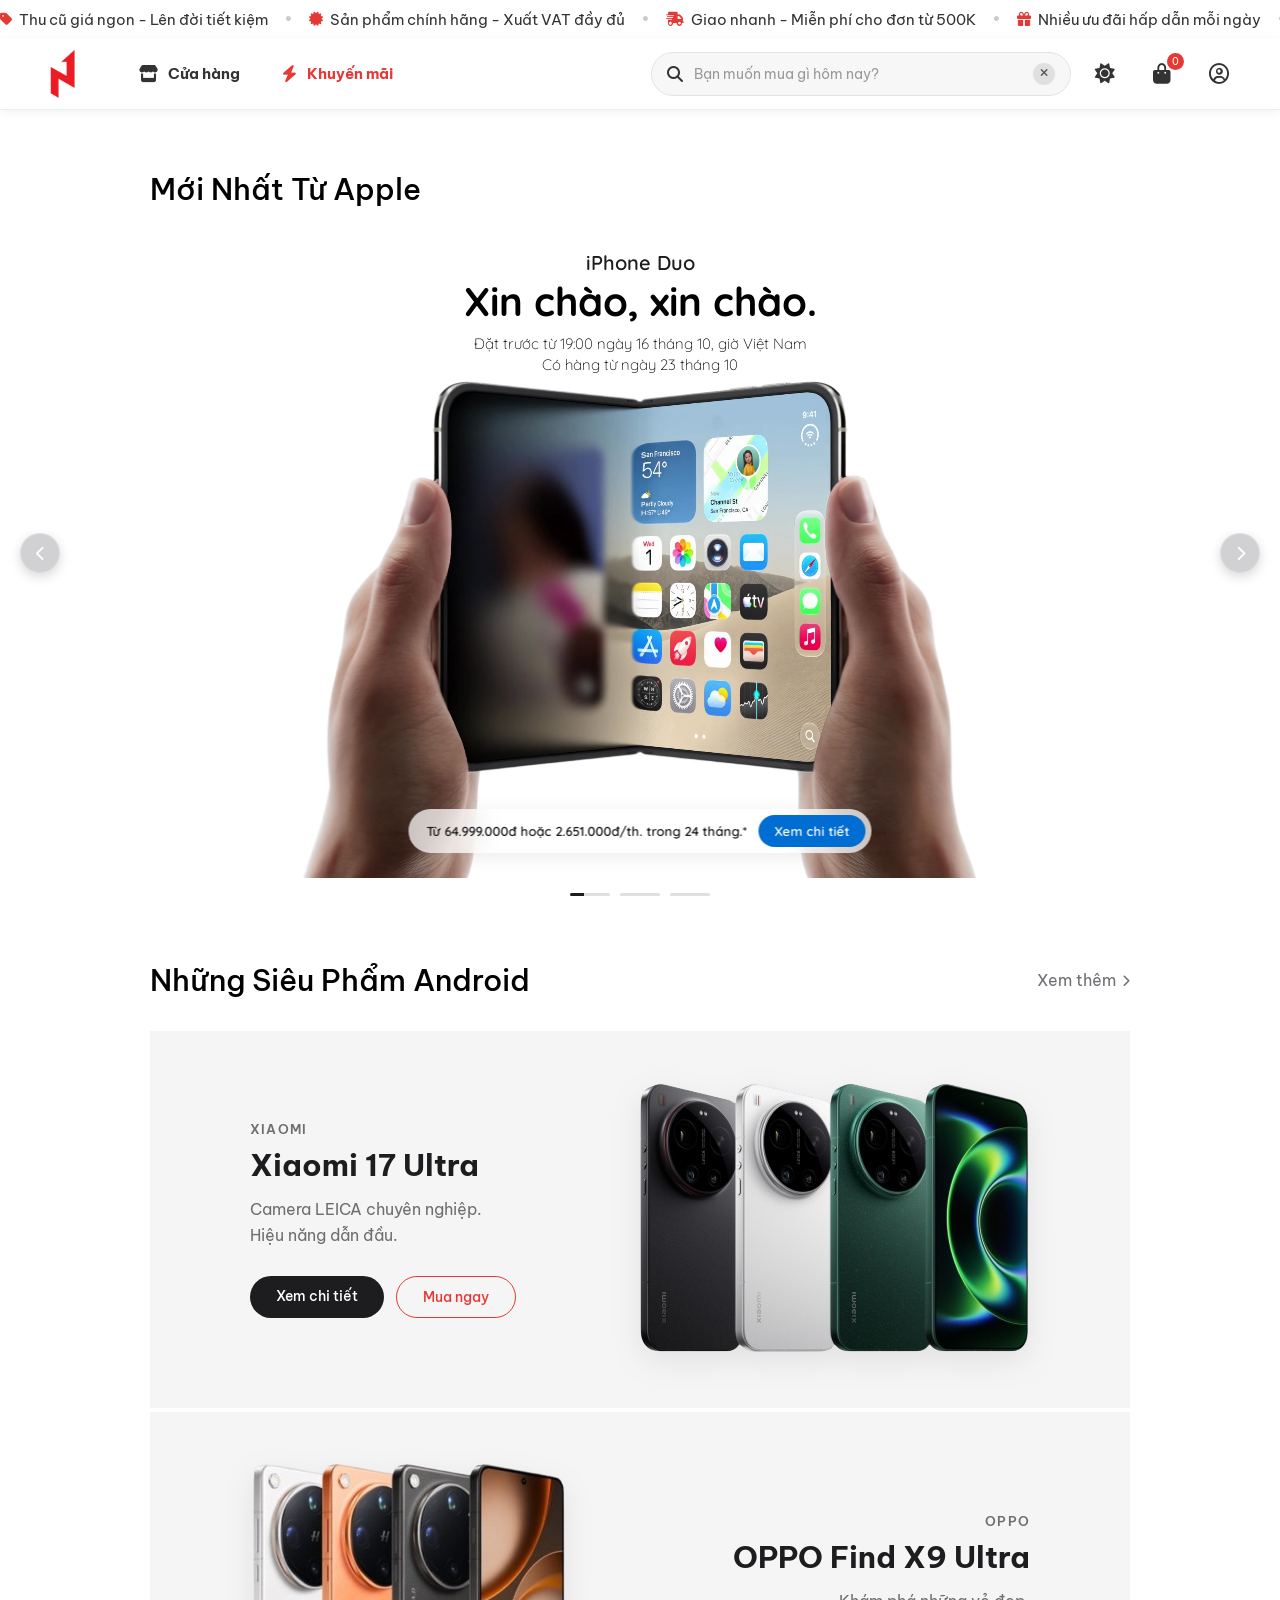
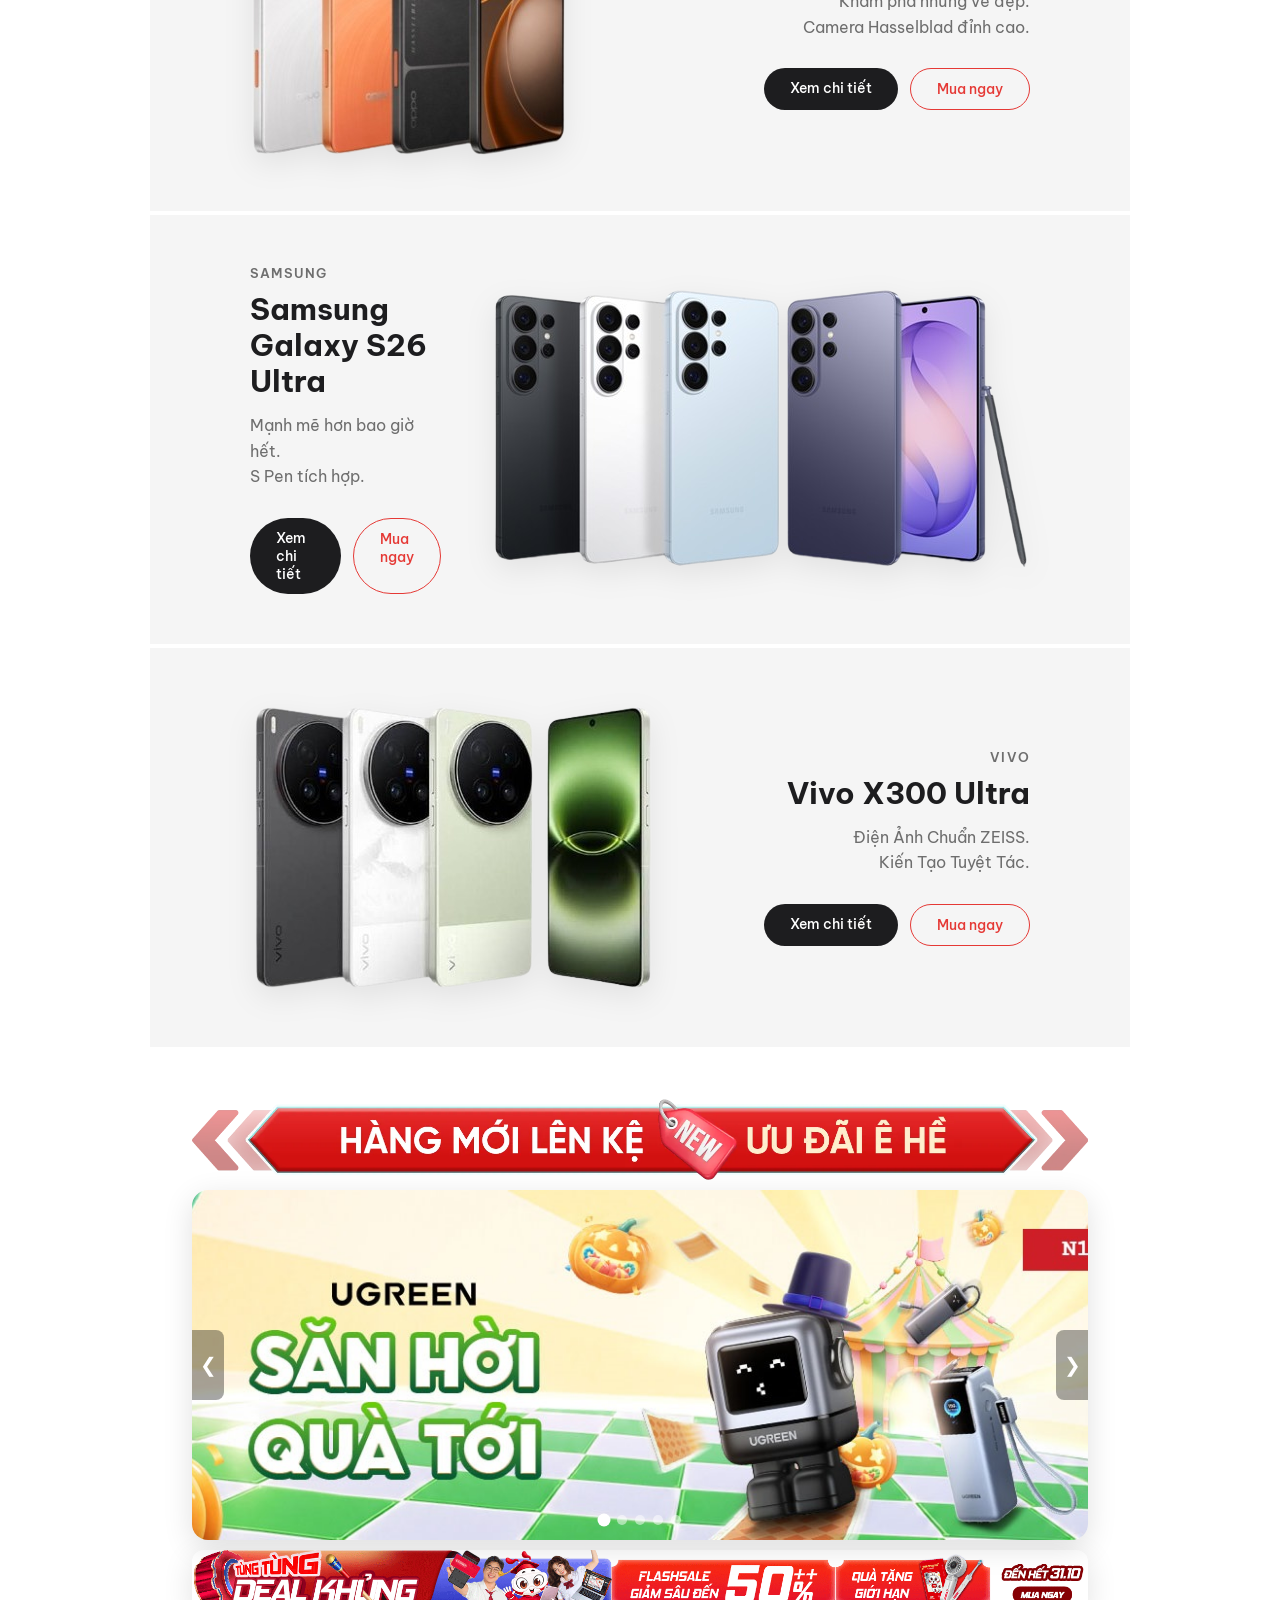
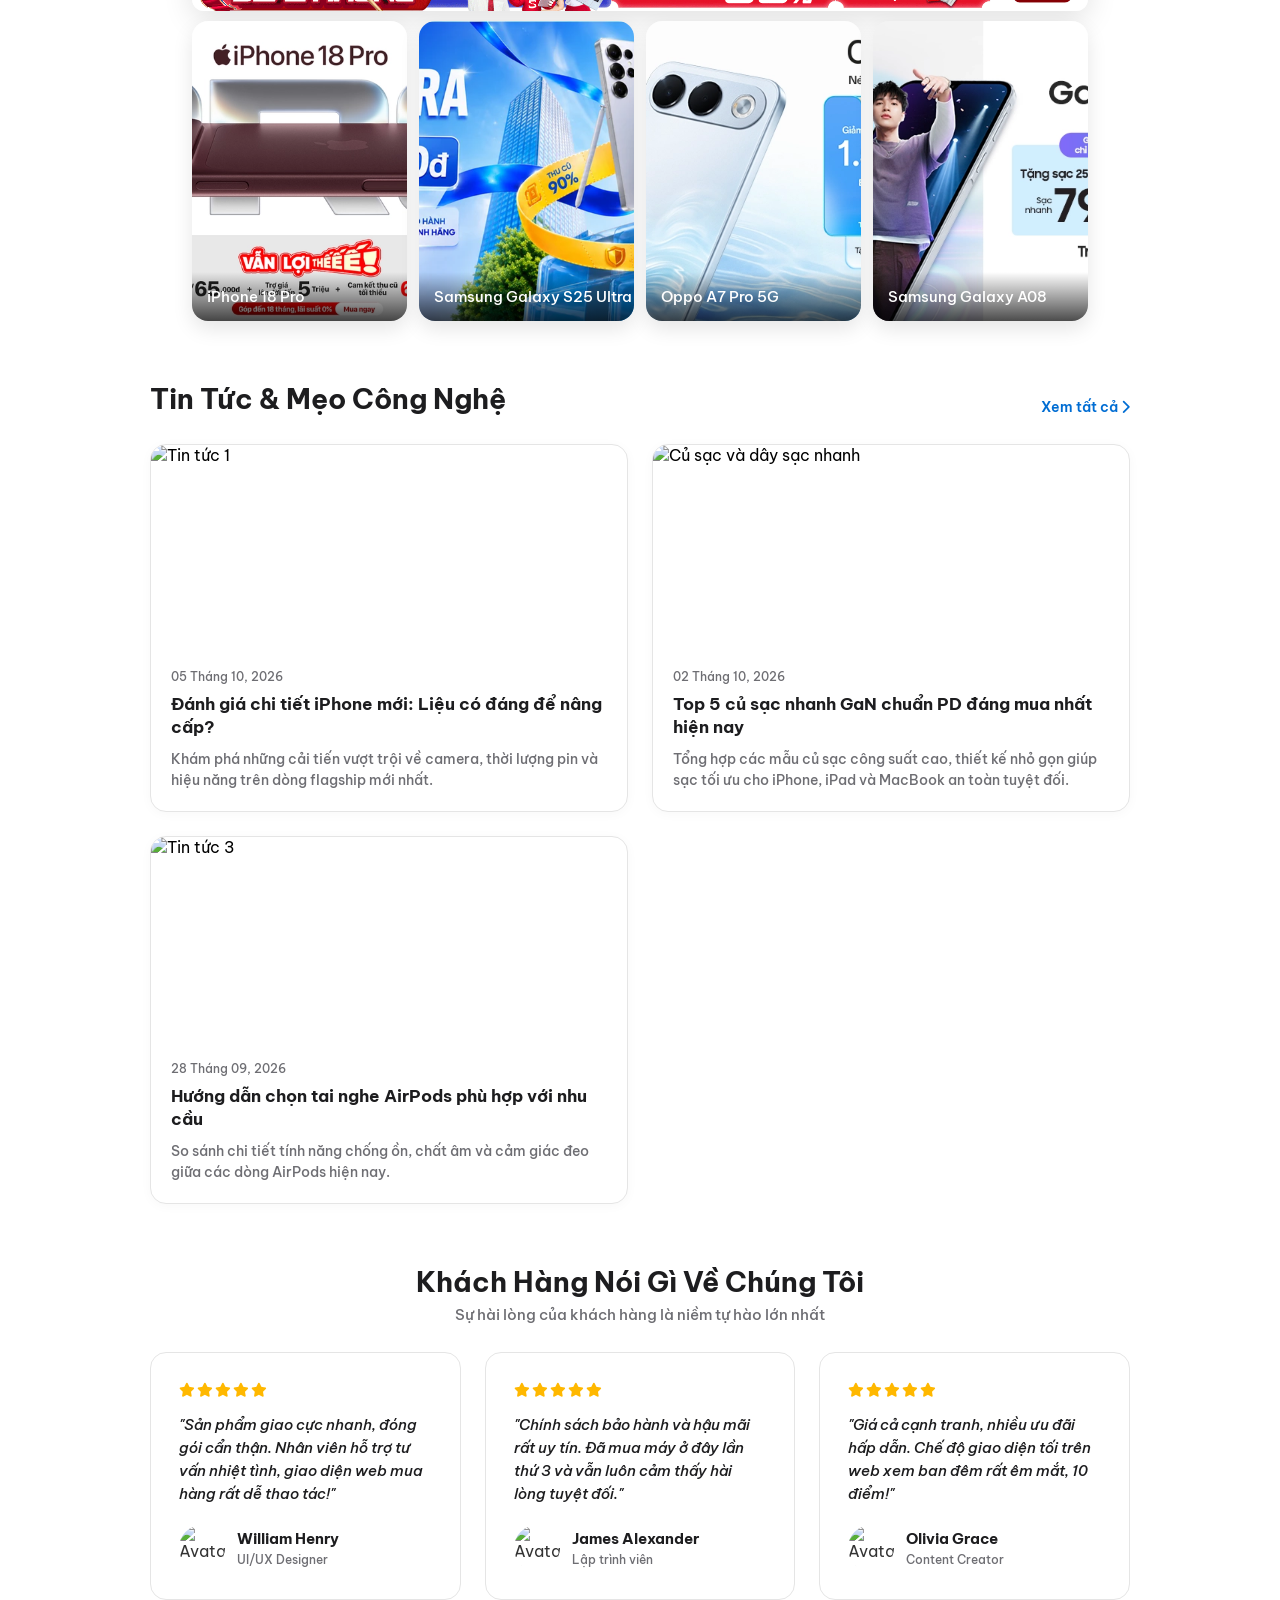
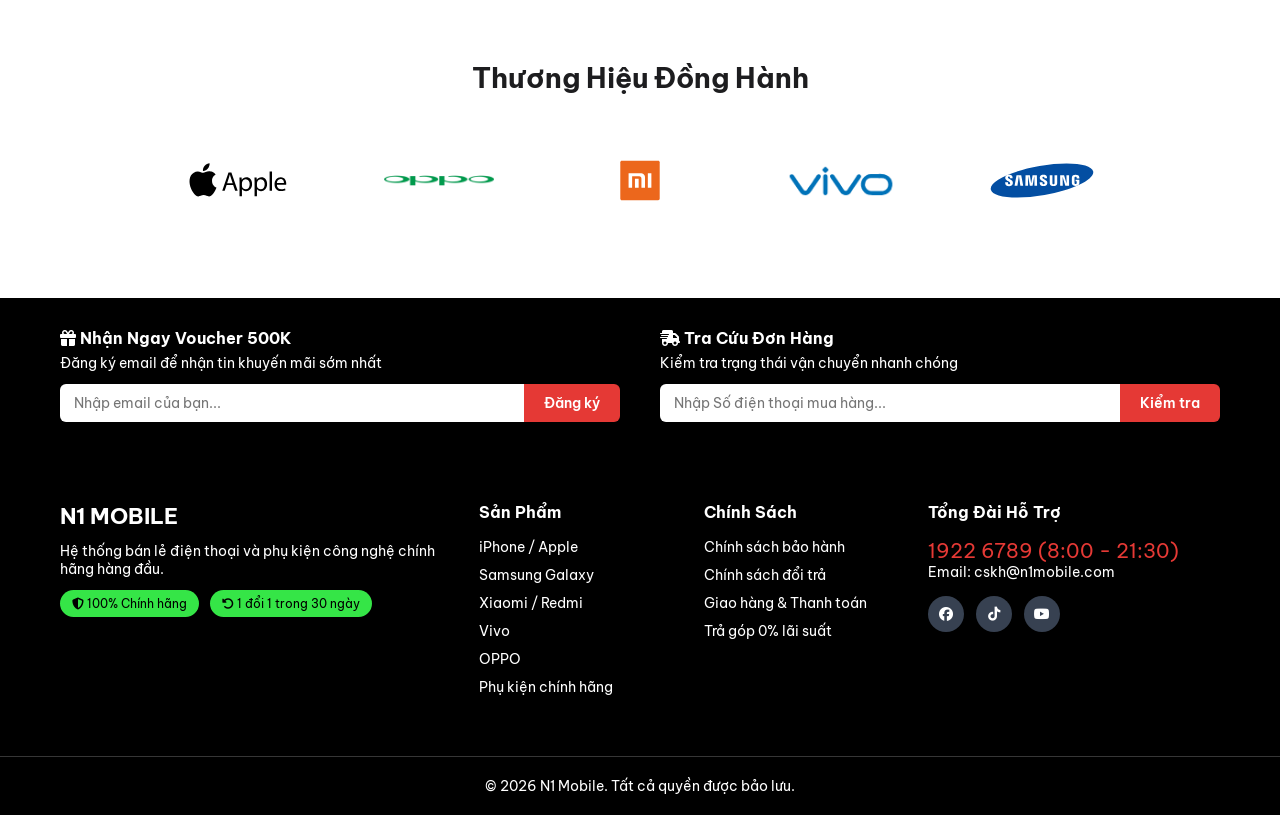
==== index.html @ 885c1085 "Add files via upload" ====
<!doctype html>
<html lang="vi">
  <head>
    <meta charset="UTF-8" />
    <meta name="viewport" content="width=device-width, initial-scale=1.0" />
    <title>N1 Mobile - Hệ thống bán lẻ điện thoại di động chính hãng</title>

    <link rel="preconnect" href="https://fonts.googleapis.com" />
    <link rel="preconnect" href="https://fonts.gstatic.com" crossorigin />
    <link
      href="https://fonts.googleapis.com/css2?family=Be+Vietnam+Pro:ital,wght@0,100;0,200;0,300;0,400;0,500;0,600;0,700;0,800;0,900;1,100;1,200;1,300;1,400;1,500;1,600;1,700;1,800;1,900&display=swap"
      rel="stylesheet"
    />

    <link rel="preconnect" href="https://fonts.googleapis.com" />
    <link rel="preconnect" href="https://fonts.gstatic.com" crossorigin />
    <link
      href="https://fonts.googleapis.com/css2?family=Quicksand:wght@300..700&display=swap"
      rel="stylesheet"
    />

    <link
      rel="stylesheet"
      href="https://cdnjs.cloudflare.com/ajax/libs/font-awesome/6.4.0/css/all.min.css"
    />

<link rel="icon" type="image/png" href="logo.png?v=2" />

    <link rel="stylesheet" href="index.css" />
  </head>
  <body>
    <div class="thong-bao-chay">
      <div class="khung-thong-bao">
        <div class="noi-dung-chay">
          <div class="nhom-thong-bao">
            <span
              ><i class="fa-solid fa-tag"></i> Thu cũ giá ngon - Lên đời tiết
              kiệm</span
            >
            <b>•</b>
            <span
              ><i class="fa-solid fa-certificate"></i> Sản phẩm chính hãng -
              Xuất VAT đầy đủ</span
            >
            <b>•</b>
            <span
              ><i class="fa-solid fa-truck-fast"></i> Giao nhanh - Miễn phí cho
              đơn từ 500K</span
            >
            <b>•</b>
            <span
              ><i class="fa-solid fa-gift"></i> Nhiều ưu đãi hấp dẫn mỗi
              ngày</span
            >
            <b>•</b>
          </div>

          <div class="nhom-thong-bao">
            <span
              ><i class="fa-solid fa-tag"></i> Thu cũ giá ngon - Lên đời tiết
              kiệm</span
            >
            <b>•</b>
            <span
              ><i class="fa-solid fa-certificate"></i> Sản phẩm chính hãng -
              Xuất VAT đầy đủ</span
            >
            <b>•</b>
            <span
              ><i class="fa-solid fa-truck-fast"></i> Giao nhanh - Miễn phí cho
              đơn từ 500K</span
            >
            <b>•</b>
            <span
              ><i class="fa-solid fa-gift"></i> Nhiều ưu đãi hấp dẫn mỗi
              ngày</span
            >
            <b>•</b>
          </div>

          <div class="nhom-thong-bao">
            <span
              ><i class="fa-solid fa-tag"></i> Thu cũ giá ngon - Lên đời tiết
              kiệm</span
            >
            <b>•</b>
            <span
              ><i class="fa-solid fa-certificate"></i> Sản phẩm chính hãng -
              Xuất VAT đầy đủ</span
            >
            <b>•</b>
            <span
              ><i class="fa-solid fa-truck-fast"></i> Giao nhanh - Miễn phí cho
              đơn từ 500K</span
            >
            <b>•</b>
            <span
              ><i class="fa-solid fa-gift"></i> Nhiều ưu đãi hấp dẫn mỗi
              ngày</span
            >
            <b>•</b>
          </div>
        </div>
      </div>
    </div>

    <header class="thanh-menu-chinh">
      <nav class="khung-dieu-huong">
        <a href="index.html" class="logo">
          <img
            src="logo.png"
            alt="N1 Mobile"
            title="N1 Mobile - Hệ thống bán lẻ điện thoại di động chính hãng"
          />
        </a>

        <ul class="danh-sach-menu">
          <li class="muc-menu">
            <a href="danhmuc.html">
              <i class="fa-solid fa-store"></i>
              <span>Cửa hàng</span>
            </a>
          </li>

          <li class="muc-menu">
            <a href="#khuyen-mai" class="khuyen-mai">
              <i class="fa-solid fa-bolt"></i>
              <span>Khuyến mãi</span>
            </a>
          </li>
        </ul>

        <div class="cum-ben-phai">
          <div class="khung-tim-kiem">
            <div class="o-tim-kiem">
              <i class="fa-solid fa-magnifying-glass"></i>
              <input
                type="text"
                id="o-tim-kiem-input"
                placeholder="Bạn muốn mua gì hôm nay?"
                autocomplete="off"
              />
              <button
                type="button"
                class="nut-xoa-tim"
                id="nut-xoa-tim"
                title="Xóa"
                aria-label="Xóa tìm kiếm"
                hidden
              >
                <i class="fa-solid fa-xmark"></i>
              </button>
            </div>
            <div class="hop-goi-y" id="hop-goi-y" hidden></div>
          </div>

          <button
            type="button"
            class="icon-chuc-nang nut-giao-dien"
            id="nut-giao-dien"
            title="Chế độ sáng/tối"
            aria-label="Chuyển chế độ sáng tối"
          >
            <i class="fa-solid fa-sun" id="icon-giao-dien"></i>
          </button>

          <a href="giohang.html" class="icon-chuc-nang" title="Giỏ hàng">
            <i class="fa-solid fa-bag-shopping"></i>
            <span class="so-luong">0</span>
          </a>

          <a href="taikhoan.html" class="icon-chuc-nang" title="Tài khoản">
            <i class="fa-regular fa-circle-user"></i>
          </a>
        </div>
      </nav>
    </header>

    <div class="tieu-de-phan-apple">
      <h2>Mới Nhất Từ Apple</h2>
    </div>

    <section class="slider-chinh">
      <div class="khung-slider">
        <div class="duong-ray-slider">
          <div class="slide slide-giua">
            <div class="noi-dung-hero">
              <h1 class="tieu-de-hero">iPhone Duo</h1>
              <h1 class="tieu-de-hero-lon">Xin chào, xin chào.</h1>

              <p class="mo-ta-hero">
                Đặt trước từ 19:00 ngày 16 tháng 10, giờ Việt Nam<br />Có hàng
                từ ngày 23 tháng 10
              </p>
            </div>

            <div class="khung-anh-hero">
              <video autoplay muted playsinline src="iphoneduo.webm"></video>

              <div class="nut-cta-hero">
                <span class="hop-gia"
                  >Từ 64.999.000đ hoặc 2.651.000đ/th. trong 24 tháng.*</span
                >
                <a href="danhmuc.html?id=iphone-duo" class="xem-chi-tiet">Xem chi tiết</a>
              </div>
            </div>
          </div>

          <div class="slide slide-2">
            <div class="khung-anh-hero">
              <a href="danhmuc.html?id=iphone-18-pro" class="link-video">
                <video
                  autoplay
                  muted
                  loop
                  playsinline
                  src="ip18pro.mp4"
                ></video>
              </a>

              <div class="noi-dung-goc-trai-duoi">
                <span class="tieu-de-phu">iPhone 18 Pro</span>
                <h1 class="tieu-de-chinh">Pro hơn hẳn.</h1>
              </div>

              <button class="nut-xem-day-du" type="button">
                <svg
                  width="14"
                  height="14"
                  viewBox="0 0 24 24"
                  fill="currentColor"
                >
                  <path d="M8 5v14l11-7z" />
                </svg>
                <span>Xem bản đầy đủ (49s)</span>
              </button>
            </div>
          </div>

          <div class="slide slide-3">
            <div class="noi-dung-slide">
              <h3 class="tieu-de-slide">Airpod 5</h3>
              <h3 class="tieu-de-slide-chi-tiet">
                Chủ Động Khử Tiếng Ồn hiệu quả hơn đến 1,5 lần so với thế hệ
                trước.
              </h3>
            </div>
            <a href="danhmuc.html?id=airpods-5" class="link-video khung-hieu-ung-sang">
              <img src="airpod5.jpg" class="anh-trinh-chieu" alt="AirPods 5" />
            </a>
          </div>
        </div>

        <button
          class="nut-chuyen-slide nut-truoc"
          id="nut-truoc"
          type="button"
          aria-label="Slide trước"
        >
          <i class="fa-solid fa-chevron-left"></i>
        </button>
        <button
          class="nut-chuyen-slide nut-sau"
          id="nut-sau"
          type="button"
          aria-label="Slide sau"
        >
          <i class="fa-solid fa-chevron-right"></i>
        </button>
      </div>
    </section>
    <div class="dau-cham-slider">
      <div class="cham" data-slide="0">
        <div class="thanh-tien-trinh"></div>
      </div>
      <div class="cham" data-slide="1">
        <div class="thanh-tien-trinh"></div>
      </div>
      <div class="cham" data-slide="2">
        <div class="thanh-tien-trinh"></div>
      </div>
    </div>

    <div class="tieu-de-phan-android">
      <h2>Những Siêu Phẩm Android</h2>
      <a href="danhmuc.html?cat=dienthoai" class="xem-them">
        <span>Xem thêm</span>
        <i class="fa-solid fa-chevron-right"></i>
      </a>
    </div>

    <section class="banner-san-pham banner-1">
      <div class="noi-dung-banner">
        <div class="van-ban-banner">
          <p class="nhan-banner">Xiaomi</p>
          <h2>Xiaomi 17 Ultra</h2>
          <p class="mo-ta-banner">
            Camera LEICA chuyên nghiệp.<br />Hiệu năng dẫn đầu.
          </p>
          <div class="nhom-nut-banner">
            <a href="danhmuc.html?id=xiaomi-17-ultra" class="nut-chinh">Xem chi tiết</a>
            <a href="giohang.html" class="nut-phu" data-mua-nhanh="xiaomi-17-ultra">Mua ngay</a>
          </div>
        </div>
        <div class="anh-banner">
          <a href="danhmuc.html?id=xiaomi-17-ultra" class="lien-ket-anh">
            <img src="xiaomi17ultra.png" alt="Xiaomi 17 Ultra" />
          </a>
        </div>
      </div>
    </section>

    <section class="banner-san-pham banner-2">
      <div class="noi-dung-banner dao-chieu">
        <div class="van-ban-banner">
          <p class="nhan-banner">OPPO</p>
          <h2>OPPO Find X9 Ultra</h2>
          <p class="mo-ta-banner">
            Khám phá những vẻ đẹp.<br />Camera Hasselblad đỉnh cao.
          </p>
          <div class="nhom-nut-banner">
            <a href="danhmuc.html?id=oppo-find-x9-ultra" class="nut-chinh">Xem chi tiết</a>
            <a href="giohang.html" class="nut-phu" data-mua-nhanh="oppo-find-x9-ultra">Mua ngay</a>
          </div>
        </div>
        <div class="anh-banner">
          <a href="danhmuc.html?id=oppo-find-x9-ultra" class="lien-ket-anh">
            <img src="oppofindx9ultra.png" alt="OPPO Find X9 Ultra" />
          </a>
        </div>
      </div>
    </section>

    <section class="banner-san-pham banner-3">
      <div class="noi-dung-banner">
        <div class="van-ban-banner">
          <p class="nhan-banner">Samsung</p>
          <h2>Samsung Galaxy S26 Ultra</h2>
          <p class="mo-ta-banner">
            Mạnh mẽ hơn bao giờ hết.<br />S Pen tích hợp.
          </p>
          <div class="nhom-nut-banner">
            <a href="danhmuc.html?id=galaxy-s26-ultra" class="nut-chinh">Xem chi tiết</a>
            <a href="giohang.html" class="nut-phu" data-mua-nhanh="galaxy-s26-ultra">Mua ngay</a>
          </div>
        </div>
        <div class="anh-banner">
          <a href="danhmuc.html?id=galaxy-s26-ultra" class="lien-ket-anh">
            <img src="s26ultra.png" alt="Galaxy S26 Ultra" />
          </a>
        </div>
      </div>
    </section>

    <section class="banner-san-pham banner-4">
      <div class="noi-dung-banner dao-chieu">
        <div class="van-ban-banner">
          <p class="nhan-banner">Vivo</p>
          <h2>Vivo X300 Ultra</h2>
          <p class="mo-ta-banner">
            Điện Ảnh Chuẩn ZEISS.<br />Kiến Tạo Tuyệt Tác.
          </p>
          <div class="nhom-nut-banner">
            <a href="danhmuc.html?id=vivo-x300-ultra" class="nut-chinh">Xem chi tiết</a>
            <a href="giohang.html" class="nut-phu" data-mua-nhanh="vivo-x300-ultra">Mua ngay</a>
          </div>
        </div>
        <div class="anh-banner">
          <a href="danhmuc.html?id=vivo-x300-ultra" class="lien-ket-anh">
            <img src="vivox300ultra.jpg" alt="Vivo X300 Ultra" />
          </a>
        </div>
      </div>
    </section>

    <div class="khung-khuyen-mai">
      <img
        class="anh-khuyen-mai-tren"
        src="khuyenmai.webp"
        alt="Khuyến mãi"
        id="khuyen-mai"
      />
    </div>
    <div class="khung-slider-voucher">
      <div class="duong-ray-voucher">
        <a href="danhmuc.html?id=pin-du-phong-ugreen-145w" class="slide-voucher active">
          <img src="ugreen.jpg" alt="Voucher Ugreen" />
        </a>
        <a href="danhmuc.html?id=cu-sac-anker-gan-65w" class="slide-voucher">
          <img src="anker.jpg" alt="Voucher Anker" />
        </a>
        <a href="danhmuc.html?id=tai-nghe-oppo-enco-buds" class="slide-voucher">
          <img src="oppobud.jpg" alt="Voucher Oppo" />
        </a>
        <a class="slide-voucher">
          <img src="deal.jpg" alt="Voucher Deal" />
        </a>
        <a class="slide-voucher">
          <img src="samsung.jpg" alt="Voucher Samsung" />
        </a>
      </div>

      <button class="nut-vc nut-vc-truoc" id="nut-vc-truoc">&#10094;</button>
      <button class="nut-vc nut-vc-sau" id="nut-vc-sau">&#10095;</button>

      <div class="dau-cham-vc">
        <span class="cham-vc active"></span>
        <span class="cham-vc"></span>
        <span class="cham-vc"></span>
        <span class="cham-vc"></span>
        <span class="cham-vc"></span>
      </div>
    </div>

    <a class="anh-gif-voucher">
      <img src="voucher.gif" alt="Voucher GIF" />
    </a>

    <div class="slider-xoe-quat">
      <div class="muc-xoe-quat active">
        <a href="danhmuc.html?id=iphone-18-pro">
          <img src="ip18voucher.png" alt="Khuyến mãi 1" />
          <div class="chu-thich-xoe-quat">
            <span>iPhone 18 Pro</span>
          </div>
        </a>
      </div>

      <div class="muc-xoe-quat">
        <a href="danhmuc.html?id=galaxy-s25-ultra">
          <img src="voucher3.png" alt="Khuyến mãi 2" />
          <div class="chu-thich-xoe-quat">
            <span>Samsung Galaxy S25 Ultra </span>
          </div>
        </a>
      </div>

      <div class="muc-xoe-quat">
        <a href="danhmuc.html?id=oppo-a7-pro">
          <img src="oppoa7pro.webp" alt="Khuyến mãi 3" />
          <div class="chu-thich-xoe-quat">
            <span>Oppo A7 Pro 5G</span>
          </div>
        </a>
      </div>

      <div class="muc-xoe-quat">
        <a href="danhmuc.html?id=samsung-galaxy-a08">
          <img src="ssa08.png" alt="Khuyến mãi 4" />
          <div class="chu-thich-xoe-quat">
            <span>Samsung Galaxy A08</span>
          </div>
        </a>
      </div>
    </div>

    <section class="phan-tin-tuc">
      <div class="tieu-de-phan">
        <h2>Tin Tức & Mẹo Công Nghệ</h2>
        <a href="tintuc.html" class="xem-tat-ca"
          >Xem tất cả <i class="fas fa-chevron-right"></i
        ></a>
      </div>
      <div class="luoi-tin-tuc">
<button type="button" class="the-tin-tuc the-tin-tuc-nut" onclick="window.location.href='tintuc.html#bai-1'">
          <div class="anh-tin-tuc">
            <img
              src="https://images.unsplash.com/photo-1511707171634-5f897ff02aa9?q=80&w=600&auto=format&fit=crop"
              alt="Tin tức 1"
            />
          </div>
          <div class="than-tin-tuc">
            <span class="ngay-tin-tuc">05 Tháng 10, 2026</span>
            <h3 class="tieu-de-tin-tuc">
              Đánh giá chi tiết iPhone mới: Liệu có đáng để nâng cấp?
            </h3>
            <p class="mo-ta-tin-tuc">
              Khám phá những cải tiến vượt trội về camera, thời lượng pin và
              hiệu năng trên dòng flagship mới nhất.
            </p>
          </div>
        </button>

        <button type="button" class="the-tin-tuc the-tin-tuc-nut" onclick="window.location.href='tintuc.html#bai-2'">
          <div class="anh-tin-tuc">
            <img
              src="https://images.unsplash.com/photo-1583863788434-e58a36330cf0?q=80&w=600&auto=format&fit=crop"
              alt="Củ sạc và dây sạc nhanh"
            />
          </div>
          <div class="than-tin-tuc">
            <span class="ngay-tin-tuc">02 Tháng 10, 2026</span>
            <h3 class="tieu-de-tin-tuc">
              Top 5 củ sạc nhanh GaN chuẩn PD đáng mua nhất hiện nay
            </h3>
            <p class="mo-ta-tin-tuc">
              Tổng hợp các mẫu củ sạc công suất cao, thiết kế nhỏ gọn giúp sạc
              tối ưu cho iPhone, iPad và MacBook an toàn tuyệt đối.
            </p>
          </div>
        </button>

        <button type="button" class="the-tin-tuc the-tin-tuc-nut" onclick="window.location.href='tintuc.html#bai-3'">
          <div class="anh-tin-tuc">
            <img
              src="https://images.unsplash.com/photo-1572569511254-d8f925fe2cbb?q=80&w=1589&auto=format&fit=crop&ixlib=rb-4.1.0&ixid=NHwxMjA3fDA%3D"
              alt="Tin tức 3"
            />
          </div>
          <div class="than-tin-tuc">
            <span class="ngay-tin-tuc">28 Tháng 09, 2026</span>
            <h3 class="tieu-de-tin-tuc">
              Hướng dẫn chọn tai nghe AirPods phù hợp với nhu cầu
            </h3>
            <p class="mo-ta-tin-tuc">
              So sánh chi tiết tính năng chống ồn, chất âm và cảm giác đeo giữa
              các dòng AirPods hiện nay.
            </p>
          </div>
        </button>
      </div>
    </section>

    <section class="phan-danh-gia">
      <div class="tieu-de-phan can-giua">
        <h2>Khách Hàng Nói Gì Về Chúng Tôi</h2>
        <p class="mo-ta-phan">
          Sự hài lòng của khách hàng là niềm tự hào lớn nhất
        </p>
      </div>
      <div class="luoi-danh-gia">
        <!-- Review 1 -->
        <div class="the-danh-gia">
          <div class="sao">
            <i class="fas fa-star"></i><i class="fas fa-star"></i
            ><i class="fas fa-star"></i><i class="fas fa-star"></i
            ><i class="fas fa-star"></i>
          </div>
          <p class="noi-dung-danh-gia">
            "Sản phẩm giao cực nhanh, đóng gói cẩn thận. Nhân viên hỗ trợ tư vấn
            nhiệt tình, giao diện web mua hàng rất dễ thao tác!"
          </p>
          <div class="thong-tin-nguoi-dung">
            <img
              src="https://images.unsplash.com/photo-1534528741775-53994a69daeb?q=80&w=150&auto=format&fit=crop"
              alt="Avatar 1"
            />
            <div>
              <h4>William Henry</h4>
              <span>UI/UX Designer</span>
            </div>
          </div>
        </div>

        <div class="the-danh-gia">
          <div class="sao">
            <i class="fas fa-star"></i><i class="fas fa-star"></i
            ><i class="fas fa-star"></i><i class="fas fa-star"></i
            ><i class="fas fa-star"></i>
          </div>
          <p class="noi-dung-danh-gia">
            "Chính sách bảo hành và hậu mãi rất uy tín. Đã mua máy ở đây lần thứ
            3 và vẫn luôn cảm thấy hài lòng tuyệt đối."
          </p>
          <div class="thong-tin-nguoi-dung">
            <img
              src="https://images.unsplash.com/photo-1507003211169-0a1dd7228f2d?q=80&w=150&auto=format&fit=crop"
              alt="Avatar 2"
            />
            <div>
              <h4>James Alexander</h4>
              <span>Lập trình viên</span>
            </div>
          </div>
        </div>

        <div class="the-danh-gia">
          <div class="sao">
            <i class="fas fa-star"></i><i class="fas fa-star"></i
            ><i class="fas fa-star"></i><i class="fas fa-star"></i
            ><i class="fas fa-star"></i>
          </div>
          <p class="noi-dung-danh-gia">
            "Giá cả cạnh tranh, nhiều ưu đãi hấp dẫn. Chế độ giao diện tối trên
            web xem ban đêm rất êm mắt, 10 điểm!"
          </p>
          <div class="thong-tin-nguoi-dung">
            <img
              src="https://images.unsplash.com/photo-1494790108377-be9c29b29330?q=80&w=150&auto=format&fit=crop"
              alt="Avatar 3"
            />
            <div>
              <h4>Olivia Grace</h4>
              <span>Content Creator</span>
            </div>
          </div>
        </div>
      </div>
    </section>

    <section class="phan-thuong-hieu">
      <div class="tieu-de-phan can-giua">
        <h2>Thương Hiệu Đồng Hành</h2>
      </div>
      <div class="danh-sach-thuong-hieu">
        <div class="muc-thuong-hieu"><img src="apple.svg" alt="Brand 1" /></div>
        <div class="muc-thuong-hieu"><img src="oppo.png" alt="Brand 2" /></div>
        <div class="muc-thuong-hieu">
          <img src="xiaomi.svg" alt="Brand 3" />
        </div>
        <div class="muc-thuong-hieu"><img src="vivo.png" alt="Brand 4" /></div>
        <div class="muc-thuong-hieu">
          <img src="samsung.svg" alt="Brand 5" />
        </div>
      </div>
    </section>

    <button id="nutLenDauTrang" class="nut-len-dau-trang" title="Lên đầu trang">
      ⬆
    </button>

    <footer class="chan-trang">
      <div class="chan-trang-tren">
        <div class="khung-chan-trang">
          <div class="dang-ky-email">
            <h3><i class="fa-solid fa-gift"></i> Nhận Ngay Voucher 500K</h3>
            <p>Đăng ký email để nhận tin khuyến mãi sớm nhất</p>
            <form class="form-dang-ky" id="form-dang-ky" novalidate>
              <input
                type="email"
                id="email-dang-ky"
                name="email"
                placeholder="Nhập email của bạn..."
                autocomplete="email"
                aria-describedby="thong-bao-email"
              />
              <button type="submit">Đăng ký</button>
              <p
                class="thong-bao-form"
                id="thong-bao-email"
                role="alert"
                aria-live="polite"
              ></p>
            </form>
          </div>

          <div class="tra-cuu-don">
            <h3><i class="fa-solid fa-truck-fast"></i> Tra Cứu Đơn Hàng</h3>
            <p>Kiểm tra trạng thái vận chuyển nhanh chóng</p>
            <form class="form-tra-cuu" id="form-tra-cuu" novalidate>
              <input
                type="tel"
                id="sdt-tra-cuu"
                name="sdt"
                inputmode="numeric"
                placeholder="Nhập Số điện thoại mua hàng..."
                autocomplete="tel"
                aria-describedby="thong-bao-sdt"
              />
              <button type="submit">Kiểm tra</button>
              <p
                class="thong-bao-form"
                id="thong-bao-sdt"
                role="alert"
                aria-live="polite"
              ></p>
            </form>
          </div>
        </div>
      </div>

      <div class="chan-trang-chinh">
        <div class="khung-chan-trang">
          <div class="cot-chan-trang brand-col">
            <h2 class="logo-chan-trang">N1 MOBILE</h2>
            <p>
              Hệ thống bán lẻ điện thoại và phụ kiện công nghệ chính hãng hàng
              đầu.
            </p>
            <div class="huy-hieu-uy-tin">
              <span
                ><i class="fa-solid fa-shield-halved"></i> 100% Chính hãng</span
              >
              <span
                ><i class="fa-solid fa-rotate-left"></i> 1 đổi 1 trong 30
                ngày</span
              >
            </div>
          </div>

          <div class="cot-chan-trang">
            <h4>Sản Phẩm</h4>
            <ul>
              <li><a href="danhmuc.html?cat=dienthoai&hang=Apple">iPhone / Apple</a></li>
              <li><a href="danhmuc.html?cat=dienthoai&hang=Samsung">Samsung Galaxy</a></li>
              <li><a href="danhmuc.html?cat=dienthoai&hang=Xiaomi">Xiaomi / Redmi</a></li>
              <li><a href="danhmuc.html?cat=dienthoai&hang=Vivo">Vivo</a></li>
              <li><a href="danhmuc.html?cat=dienthoai&hang=OPPO">OPPO</a></li>
              <li><a href="danhmuc.html?cat=phukien">Phụ kiện chính hãng</a></li>
            </ul>
          </div>

          <div class="cot-chan-trang">
            <h4>Chính Sách</h4>
            <ul>
              <li><a href="taikhoan.html#bao-hanh">Chính sách bảo hành</a></li>
              <li><a href="taikhoan.html#doi-tra">Chính sách đổi trả</a></li>
              <li><a href="taikhoan.html#giao-hang-thanh-toan">Giao hàng & Thanh toán</a></li>
              <li><a href="taikhoan.html#tra-gop">Trả góp 0% lãi suất</a></li>
            </ul>
          </div>

          <div class="cot-chan-trang">
            <h4>Tổng Đài Hỗ Trợ</h4>
            <p class="duong-day-nong">1922 6789 (8:00 - 21:30)</p>
            <p>Email: cskh@n1mobile.com</p>
            <div class="lien-ket-mxh">
              <a href="#"><i class="fa-brands fa-facebook"></i></a>
              <a href="#"><i class="fa-brands fa-tiktok"></i></a>
              <a href="#"><i class="fa-brands fa-youtube"></i></a>
            </div>
          </div>
        </div>
      </div>

      <div class="chan-trang-duoi">
        <div class="khung-chan-trang">
          <p>© 2026 N1 Mobile. Tất cả quyền được bảo lưu.</p>
        </div>
      </div>
    </footer>
    <script src="index.js"></script>
    <script src="nguoidung.js"></script>
  </body>
</html>
---- index.css ----
:root {
  --bg-main: #ffffff;
  --bg-dropdown: #ffffff;
  --text-main: #1d1d1f;
  --text-sub: #6e6e73;
  --border-color: #e5e5e5;
}

* {
  box-sizing: border-box;
  margin: 0;
  padding: 0;
}

html,
body {
  margin: 0;
  padding: 0;
}

body {
  background: #ffffff;
  color: #333;
  font-family: "Be Vietnam Pro", "Quicksand";
}

::-webkit-scrollbar {
  width: 10px;
}

::-webkit-scrollbar-track {
  background: #cccccc;
}

::-webkit-scrollbar-thumb {
  background: #888888;
}

::-webkit-scrollbar-thumb:hover {
  background: #e53935;
}

.thong-bao-chay {
  width: 100%;
  height: 38px;
  background: #ffffff;
  overflow: hidden;
  display: flex;
  align-items: center;
}

.khung-thong-bao {
  width: 100%;
  overflow: hidden;
  white-space: nowrap;
}

.noi-dung-chay {
  display: flex;
  width: max-content;
  animation: chay-chu 28s linear infinite;
}

.nhom-thong-bao {
  display: flex;
  align-items: center;
  gap: 16px;
  padding-right: 50px;
  flex-shrink: 0;
}

.nhom-thong-bao span {
  display: flex;
  align-items: center;
  gap: 7px;
  color: #333;
  font-size: 14.5px;
  white-space: nowrap;
}

.nhom-thong-bao i {
  color: #e53935;
  font-size: 14px;
}

.nhom-thong-bao b {
  color: #ccc;
  font-weight: 400;
}

@keyframes chay-chu {
  0% {
    transform: translateX(0);
  }
  100% {
    transform: translateX(-33.333%);
  }
}

.thong-bao-chay:hover .noi-dung-chay {
  animation-play-state: paused;
}

.thanh-menu-chinh {
  width: 100%;
  height: 72px;
  background: #ffffff;
  border-bottom: 1px solid #eeeeee;
  box-shadow: 0 2px 10px rgba(0, 0, 0, 0.06);
  position: sticky;
  top: 0;
  z-index: 1000;
}

.khung-dieu-huong {
  width: 100%;
  max-width: none;
  height: 100%;
  margin: 0 auto;
  padding: 0 clamp(16px, 3vw, 40px);
  display: flex;
  align-items: center;
  box-sizing: border-box;
}

.logo {
  width: 50px;
  display: flex;
  align-items: center;
  flex-shrink: 0;
  text-decoration: none;
  margin-right: 35px;
}

.logo img {
  width: 53px;
  height: auto;
  display: block;
  transition: transform 0.25s ease;
}

.logo:hover img {
  transform: scale(1.08);
}

.danh-sach-menu {
  height: 100%;
  margin: 0;
  padding: 0;
  display: flex;
  align-items: center;
  gap: 10px;
  list-style: none;
}

.muc-menu {
  height: 100%;
  position: relative;
  display: flex;
  align-items: center;
  font-weight: 700;
}

.muc-menu > a {
  height: 46px;
  padding: 0 16px;
  display: flex;
  align-items: center;
  gap: 10px;
  color: #333333;
  text-decoration: none;
  font-size: 15px;
  border-radius: 9px;
  transition: 0.2s ease;
}

.muc-menu > a:hover {
  color: #e53935;
  background: #fff3f3;
}

.muc-menu > a > i:first-child {
  font-size: 17px;
}

.mui-ten {
  font-size: 10px !important;
  margin-left: 2px;
  transition: transform 0.25s ease;
}

.co-menu-con:hover .mui-ten {
  transform: rotate(180deg);
}

.khuyen-mai {
  color: #e53935 !important;
}

.khuyen-mai:hover {
  background: #fff3f3 !important;
}

.menu-con {
  position: absolute;
  top: calc(100% - 3px);
  left: 8px;
  width: 210px;
  margin: 0;
  padding: 8px 0;
  list-style: none;
  background: white;
  border: 1px solid #eeeeee;
  border-radius: 12px;
  box-shadow: 0 10px 30px rgba(0, 0, 0, 0.12);
  opacity: 0;
  visibility: hidden;
  transform: translateY(8px);
  transition: 0.2s ease;
}

.co-menu-con:hover .menu-con {
  opacity: 1;
  visibility: visible;
  transform: translateY(0);
}

.menu-con li {
  width: 100%;
}

.menu-con a {
  height: 43px;
  padding: 0 18px;
  display: flex;
  align-items: center;
  color: #333333;
  text-decoration: none;
  font-size: 14px;
  transition: 0.2s ease;
}

.menu-con a:hover {
  color: #e53935;
  background: #fff3f3;
  padding-left: 23px;
}

html {
  scroll-behavior: smooth;
}

#khuyen-mai {
  scroll-margin-top: 80px;
}

.cum-ben-phai {
  margin-left: auto;
  display: flex;
  align-items: center;
  gap: 12px;
}

.o-tim-kiem {
  width: 420px;
  height: 44px;
  display: flex;
  align-items: center;
  padding: 0 15px;
  background: #f7f7f7;
  border: 1px solid #e3e3e3;
  border-radius: 23px;
  transition: 0.25s ease;
}

.o-tim-kiem i {
  color: #333333;
  font-size: 16px;
  margin-right: 11px;
}

.o-tim-kiem input {
  width: 100%;
  height: 100%;
  padding: 0;
  border: none;
  outline: none;
  background: transparent;
  font-family: inherit;
  font-size: 14px;
  color: #333333;
}

.o-tim-kiem input::placeholder {
  color: #999999;
}

.o-tim-kiem:focus-within {
  background: #ffffff;
  border-color: #e53935;
  box-shadow: 0 0 0 3px rgba(229, 57, 53, 0.08);
}

.o-tim-kiem:focus-within i {
  color: #e53935;
}

.khung-tim-kiem {
  position: relative;
  flex-shrink: 0;
}

.o-tim-kiem .nut-xoa-tim {
  display: flex;
  align-items: center;
  justify-content: center;
  width: 22px;
  height: 22px;
  margin-left: 6px;
  padding: 0;
  border: none;
  border-radius: 50%;
  background: #e0e0e0;
  color: #555;
  cursor: pointer;
  flex-shrink: 0;
  transition:
    background 0.2s,
    color 0.2s;
}

.o-tim-kiem .nut-xoa-tim:hover {
  background: #e53935;
  color: #fff;
}

.o-tim-kiem .nut-xoa-tim i {
  margin: 0;
  font-size: 11px;
  color: inherit;
}

.hop-goi-y {
  position: absolute;
  top: calc(100% + 8px);
  left: 0;
  right: 0;
  min-width: 320px;
  max-height: 360px;
  overflow-y: auto;
  background: #ffffff;
  border: 1px solid #e5e5e5;
  border-radius: 14px;
  box-shadow: 0 12px 32px rgba(0, 0, 0, 0.14);
  z-index: 1200;
  padding: 8px 0;
}

.hop-goi-y .goi-y-tieu-de {
  padding: 8px 16px 4px;
  font-size: 11px;
  font-weight: 600;
  color: #999;
  text-transform: uppercase;
  letter-spacing: 0.5px;
}

.hop-goi-y .muc-goi-y {
  display: flex;
  align-items: center;
  gap: 12px;
  padding: 10px 16px;
  cursor: pointer;
  transition: background 0.15s;
  text-decoration: none;
  color: inherit;
}

.hop-goi-y .muc-goi-y:hover,
.hop-goi-y .muc-goi-y.dang-chon {
  background: #fff3f3;
}

.hop-goi-y .muc-goi-y i {
  width: 28px;
  height: 28px;
  display: flex;
  align-items: center;
  justify-content: center;
  border-radius: 8px;
  background: #f5f5f5;
  color: #e53935;
  font-size: 13px;
  flex-shrink: 0;
}

.hop-goi-y .muc-goi-y .ten-sp {
  font-size: 14px;
  font-weight: 600;
  color: #1d1d1f;
}

.hop-goi-y .muc-goi-y .hang-sp {
  font-size: 12px;
  color: #6e6e73;
  margin-top: 2px;
}

.hop-goi-y .khong-ket-qua {
  padding: 20px 16px;
  text-align: center;
  color: #999;
  font-size: 14px;
}

.hop-goi-y .khong-ket-qua i {
  display: block;
  font-size: 24px;
  margin-bottom: 8px;
  color: #ccc;
}

body.che-do-toi .hop-goi-y {
  background: #1e1e1e;
  border-color: #333;
  box-shadow: 0 12px 32px rgba(0, 0, 0, 0.45);
}

body.che-do-toi .hop-goi-y .goi-y-tieu-de {
  color: #888;
}

body.che-do-toi .hop-goi-y .muc-goi-y:hover,
body.che-do-toi .hop-goi-y .muc-goi-y.dang-chon {
  background: #2a2a2a;
}

body.che-do-toi .hop-goi-y .muc-goi-y i {
  background: #333;
  color: #ff4d4d;
}

body.che-do-toi .hop-goi-y .muc-goi-y .ten-sp {
  color: #fff;
}

body.che-do-toi .hop-goi-y .muc-goi-y .hang-sp {
  color: #aaa;
}

body.che-do-toi .o-tim-kiem .nut-xoa-tim {
  background: #444;
  color: #ccc;
}

body.che-do-toi .o-tim-kiem .nut-xoa-tim:hover {
  background: #e53935;
  color: #fff;
}

.icon-chuc-nang {
  position: relative;
  width: 45px;
  height: 45px;
  display: flex;
  align-items: center;
  justify-content: center;
  flex-shrink: 0;
  color: #333333;
  text-decoration: none;
  border-radius: 10px;
  font-size: 20px;
  transition: 0.2s ease;
  background: transparent;
  border: none;
  cursor: pointer;
  padding: 0;
  font-family: inherit;
}

.icon-chuc-nang:hover {
  color: #e53935;
  background: #fff3f3;
  transform: translateY(-1px);
}

.nut-giao-dien #icon-giao-dien {
  transition:
    transform 0.35s ease,
    color 0.2s ease;
}

.nut-giao-dien:hover #icon-giao-dien {
  transform: rotate(25deg);
}

.so-luong {
  position: absolute;
  top: 2px;
  right: 1px;
  min-width: 17px;
  height: 17px;
  padding: 0 4px;
  display: flex;
  align-items: center;
  justify-content: center;
  background: #e53935;
  color: white;
  border-radius: 50%;
  font-size: 10px;
  line-height: 1;
}

@media (max-width: 1200px) {
  .logo {
    margin-right: 15px;
  }
  .muc-menu > a {
    padding: 0 11px;
  }
}

@media (max-width: 950px) {
  .o-tim-kiem {
    width: 250px;
  }
  .muc-menu > a span {
    display: none;
  }
  .muc-menu > a {
    width: 45px;
    justify-content: center;
    padding: 0;
  }
  .mui-ten {
    display: none;
  }
}

.tieu-de-phan-apple {
  width: 100%;
  max-width: none;
  margin: 60px 0 20px;
  padding: 0 150px;
  display: flex;
  justify-content: space-between;
  align-items: center;
  box-sizing: border-box;
}

.tieu-de-phan-apple h2 {
  font-size: 30px;
  font-weight: 500;
  color: #000000;
  margin: 0;
}

.nut-chuyen-slide {
  position: absolute;
  top: 50%;
  transform: translateY(-50%);
  width: 40px;
  height: 40px;
  border-radius: 50%;

  background: rgba(140, 140, 145, 0.398);
  backdrop-filter: blur(15px);
  -webkit-backdrop-filter: blur(15px);
  border: 1px solid rgba(255, 255, 255, 0.25);

  color: #ffffff;
  font-size: 15px;
  cursor: pointer;

  display: flex;
  align-items: center;
  justify-content: center;
  z-index: 25;

  box-shadow: 0 4px 12px rgba(0, 0, 0, 0.15);
  transition:
    background 0.3s ease,
    transform 0.2s ease,
    color 0.2s ease;
}

.nut-chuyen-slide:hover {
  background: rgba(255, 255, 255, 0.95);
  color: #1d1d1f;
  transform: translateY(-50%) scale(1.1);
  box-shadow: 0 6px 16px rgba(0, 0, 0, 0.25);
}

.nut-truoc {
  left: 20px;
}

.nut-sau {
  right: 20px;
}

.slider-chinh {
  margin: 0px auto 0;
  width: 100%;
  height: 650px;
  position: relative;
  overflow: hidden;
  background-color: #f5f5f7;
}

.khung-slider {
  width: 100%;
  height: 100%;
  position: relative;
  overflow: hidden;
}

.duong-ray-slider {
  display: flex;
  width: 100%;
  height: 100%;
  transition: transform 0.6s cubic-bezier(0.25, 1, 0.5, 1);
}

.slide {
  flex: 0 0 100%;
  width: 100%;
  height: 100%;
  position: relative;
  overflow: hidden;
  box-sizing: border-box;
}

.slide.slide-giua {
  display: flex;
  flex-direction: column;
  align-items: center;
  justify-content: space-between;
  height: 100%;
  padding-top: 24px;
  padding-bottom: 0;
  margin-bottom: 0;
  box-sizing: border-box;
  position: relative;
  background: #ffffff;
  font-family: "Quicksand";
}

.slide.slide-giua .noi-dung-hero {
  text-align: center;
  z-index: 2;
  flex: 0 0 auto;
}

.slide.slide-giua .tieu-de-hero {
  font-size: 20px;
  font-weight: 600;
  line-height: 1.1;
  margin: 0 0 5px 0;
  color: #1d1d1f;
}
.slide.slide-giua .tieu-de-hero-lon {
  font-size: 40px;
  font-weight: 900;
  line-height: 1.1;
  margin: 0;
  color: #000000;
}
.slide.slide-giua .mo-ta-hero {
  font-size: 15px;
  color: #000000;
  line-height: 1.4;
  margin: 10px 0 0 0;
  font-weight: 300;
}

.slide.slide-giua .khung-anh-hero {
  flex: 1 1 auto;
  width: 100%;
  height: 100%;
  display: flex;
  justify-content: center;
  align-items: flex-end;
  position: relative;
  margin-bottom: 0;
  padding-bottom: 0;
  overflow: hidden;
}

.slide.slide-giua .khung-anh-hero video {
  display: block;
  height: 100%;
  max-height: 100%;
  width: auto;
  object-fit: contain;
  object-position: bottom center;
}

.slide.slide-giua .nut-cta-hero {
  position: absolute;
  bottom: 25px;
  left: 50%;
  transform: translateX(-50%);
  z-index: 10;

  display: flex;
  align-items: center;
  gap: 12px;

  background: rgba(255, 255, 255, 0.72);
  backdrop-filter: blur(16px);
  -webkit-backdrop-filter: blur(16px);
  box-shadow: 0 4px 20px rgba(0, 0, 0, 0.08);
  border-radius: 30px;
  padding: 6px 6px 6px 18px;
  white-space: nowrap;
}

.slide.slide-giua .hop-gia {
  font-size: 13px;
  font-weight: 600;
  color: #1d1d1f;
}

.slide.slide-giua .xem-chi-tiet {
  background: #006dd3;
  color: #ffffff;
  padding: 8px 16px;
  border-radius: 20px;
  font-size: 13px;
  font-weight: 600;
  text-decoration: none;
  transition: background 0.2s ease;
}

.slide.slide-giua .xem-chi-tiet:hover {
  background: #0080ff;
}

.slide.slide-2 {
  background-color: #000000;
  font-family: "Quicksand";
}

.slide.slide-2 .khung-anh-hero {
  width: 100%;
  height: 100%;
  position: relative;
}

.slide.slide-2 video {
  width: 100%;
  height: 100%;
  object-fit: cover;
  object-position: center;
  display: block;
}

.slide.slide-2 .noi-dung-goc-trai-duoi {
  position: absolute;
  bottom: 40px;
  left: 50px;
  z-index: 5;
  text-align: left;
  color: #ffffff;
  pointer-events: none;
}

.slide.slide-2 .tieu-de-phu {
  display: block;
  font-size: 18px;
  font-weight: 600;
  color: #f5f5f7;
  margin-bottom: 2px;
}

.slide.slide-2 .tieu-de-chinh {
  font-size: 44px;
  font-weight: 700;
  line-height: 1.05;
  margin: 0;
  color: #ffffff;
}

.slide.slide-2 .nut-xem-day-du {
  position: absolute;
  bottom: 40px;
  right: 50px;
  z-index: 5;

  display: flex;
  align-items: center;
  gap: 8px;

  background: rgba(255, 255, 255, 0.15);
  backdrop-filter: blur(12px);
  -webkit-backdrop-filter: blur(12px);

  border: 1px solid rgba(255, 255, 255, 0.25);
  color: #ffffff;
  padding: 10px 18px;
  border-radius: 30px;
  font-size: 13px;
  font-weight: 500;
  cursor: pointer;
  transition: background 0.2s ease;
}

.slide.slide-2 .nut-xem-day-du:hover {
  background: rgba(255, 255, 255, 0.25);
}

.slide-3 {
  position: relative;
  width: 100%;
  height: 100%;
  overflow: hidden;
  background-color: #0c121c;
  font-family: "Quicksand";
}

.slide-3 .link-video {
  display: block;
  width: 100%;
  height: 100%;
}

.slide-3 .anh-trinh-chieu {
  width: 100%;
  height: 100%;
  object-fit: cover;
  object-position: center;
  display: block;
}

.slide-3 .noi-dung-slide {
  position: absolute;
  top: 45px;
  right: 50px;
  max-width: 300px;
  z-index: 2;
  font-weight: bold;
  text-align: right;
}

.slide-3 .tieu-de-slide {
  color: #ffffff;
  font-size: 70px;
  font-weight: 600;
  line-height: 1.35;
  letter-spacing: -0.5px;
}
.slide-3 .tieu-de-slide-chi-tiet {
  color: #ffffff;
  font-size: 25px;
  font-weight: 400;
  line-height: 1.35;
  letter-spacing: -0.5px;
}

.khung-hieu-ung-sang {
  position: relative;
  display: block;
  overflow: hidden;
}

.khung-hieu-ung-sang::before {
  content: "";
  position: absolute;
  top: 0;
  left: -75%;
  width: 50%;
  height: 100%;
  background: linear-gradient(
    to right,
    rgba(255, 255, 255, 0) 0%,
    rgba(255, 255, 255, 0.25) 50%,
    rgba(255, 255, 255, 0) 100%
  );
  transform: skewX(-25deg);
  z-index: 2;
  transition: all 0.75s ease;
}

.khung-hieu-ung-sang:hover::before {
  left: 125%;
}

.dau-cham-slider {
  width: 100%;
  background: #ffffff;
  display: flex;
  justify-content: center;
  align-items: center;
  gap: 10px;
  padding: 15px 0 25px 0;
}

.cham {
  width: 40px;
  height: 3px;
  background-color: rgba(0, 0, 0, 0.12);
  border-radius: 2px;
  position: relative;
  overflow: hidden;
}

.thanh-tien-trinh {
  position: absolute;
  top: 0;
  left: 0;
  height: 100%;
  width: 0%;
  background-color: #1d1d1f;
  transition: width 0.1s linear;
}

@keyframes fillProgress {
  from {
    width: 0%;
  }
  to {
    width: 100%;
  }
}

@media (max-width: 768px) {
  .tieu-de-hero {
    font-size: 34px;
  }

  .tieu-de-phu {
    font-size: 18px;
  }

  .mo-ta-hero {
    font-size: 15px;
  }
}

.tieu-de-phan-android {
  width: 100%;
  max-width: none;
  margin: 40px 0 30px;
  padding: 0 150px;
  display: flex;
  justify-content: space-between;
  align-items: center;
  box-sizing: border-box;
}

.tieu-de-phan-android h2 {
  font-size: 30px;
  font-weight: 500;
  color: #000000;
  margin: 0;
}

.tieu-de-phan-android a {
  font-size: 16px;
  color: #6e6e73;
  text-decoration: none;
  display: flex;
  align-items: center;
  gap: 6px;
  transition: color 0.25s;
}

.tieu-de-phan-android a:hover {
  color: #007aff;
}

.tieu-de-phan-android a i {
  font-size: 12px;
}

.xem-them,
a.xem-them {
  display: inline-flex;
  align-items: center;
  justify-content: center;
  gap: 6px;
  line-height: 1;
  text-decoration: none;
}

.xem-them i,
.xem-them svg {
  display: inline-block;
  vertical-align: middle;
  font-size: 13px;
  margin: 0;
  position: relative;
  top: 1px;
}

.banner-san-pham {
  width: 100%;
  padding: 2px 150px;
}

.noi-dung-banner {
  max-width: 100%;
  margin: 0 auto;
  background: #f5f5f5;
  padding: 50px 100px;
  display: flex;
  align-items: center;
  justify-content: space-between;
  gap: 50px;
}

.noi-dung-banner.dao-chieu {
  flex-direction: row-reverse;
}
.van-ban-banner {
  flex: 1;
  max-width: 420px;
}

.noi-dung-banner.dao-chieu .van-ban-banner {
  text-align: right;
}

.nhan-banner {
  font-size: 13px;
  color: #6e6e6e;
  margin-bottom: 10px;
  text-transform: uppercase;
  letter-spacing: 1.2px;
  font-weight: 600;
}

.van-ban-banner h2 {
  font-size: 30px;
  color: #1d1d1f;
  margin-bottom: 14px;
  line-height: 1.2;
}

.mo-ta-banner {
  font-size: 16px;
  color: #6e6e6e;
  line-height: 1.6;
  margin-bottom: 28px;
}

.nhom-nut-banner {
  display: flex;
  gap: 12px;
}

.noi-dung-banner.dao-chieu .nhom-nut-banner {
  justify-content: flex-end;
}

.nut-chinh {
  background: #1d1d1f;
  color: #ffffff;
  padding: 11px 26px;
  border-radius: 980px;
  text-decoration: none;
  font-size: 14px;
  font-weight: 500;
  transition: background 0.25s ease;
}

.nut-chinh:hover {
  background: #000000;
}

.nut-phu {
  background: transparent;
  color: #e53935;
  padding: 11px 26px;
  border-radius: 980px;
  text-decoration: none;
  font-size: 14px;
  font-weight: 500;
  border: 1px solid #e53935;
  transition: all 0.25s ease;
}

.nut-phu:hover {
  background: #e53935;
  color: #ffffff;
}

.anh-banner .lien-ket-anh {
  display: inline-block;
  text-decoration: none;
}

.anh-banner .lien-ket-anh img {
  max-width: 100%;
  max-height: 100%;
  width: auto;
  height: auto;
  object-fit: contain;
  transition:
    transform 0.5s cubic-bezier(0.25, 1, 0.5, 1),
    filter 0.5s ease;
  filter: drop-shadow(0 10px 15px rgba(0, 0, 0, 0.08));
}

.anh-banner .lien-ket-anh:hover img {
  transform: scale(1.05);
  filter: drop-shadow(0 22px 25px rgba(0, 0, 0, 0.18)) brightness(1.08);
}

@media (max-width: 992px) {
  .noi-dung-banner,
  .noi-dung-banner.dao-chieu {
    flex-direction: column;
    text-align: center;
    padding: 40px 24px;
    gap: 30px;
  }

  .van-ban-banner {
    max-width: 100%;
  }

  .noi-dung-banner.dao-chieu .van-ban-banner {
    text-align: center;
  }

  .nhom-nut-banner,
  .noi-dung-banner.dao-chieu .nhom-nut-banner {
    justify-content: center;
  }

  .van-ban-banner h2 {
    font-size: 28px;
  }

  .anh-banner {
    width: 100%;
    height: 300px;
    display: flex;
    align-items: center;
    justify-content: center;
  }

  .anh-banner .lien-ket-anh {
    display: flex;
    align-items: center;
    justify-content: center;
    max-width: 100%;
    height: 100%;
  }

  .anh-banner .lien-ket-anh img {
    width: auto;
    height: 100%;
    max-width: 100%;
    max-height: 100%;
    object-fit: contain;
  }
}

@media (max-width: 576px) {
  .banner-san-pham {
    padding: 40px 12px;
  }

  .noi-dung-banner {
    border-radius: 0;
    padding: 30px 20px;
  }

  .van-ban-banner h2 {
    font-size: 24px;
  }

  .anh-banner {
    height: 240px;
  }
}

.khung-khuyen-mai {
  max-width: 70%;
  margin: 50px auto 10px;
  padding: 0;
}

.anh-khuyen-mai-tren {
  width: 100%;
  height: auto;
  display: block;
  border-radius: 12px;
}

.khung-slider-voucher {
  position: relative;
  max-width: 70%;
  margin: 0px auto 0;
  overflow: hidden;
  border-radius: 16px;
  box-shadow: 0 8px 30px rgba(0, 0, 0, 0.12);
}

.duong-ray-voucher {
  display: flex;
  transition: transform 0.5s ease-in-out;
  height: 350px;
}

.slide-voucher {
  min-width: 100%;
  box-sizing: border-box;
  display: block;
}

.slide-voucher img {
  width: 100%;
  height: 350px;
  display: block;
  object-fit: cover;
}

.nut-vc {
  position: absolute;
  top: 50%;
  transform: translateY(-50%);
  width: 32px;
  height: 70px;
  background: rgba(0, 0, 0, 0.35);
  color: #ffffff;
  border: none;
  cursor: pointer;
  font-size: 20px;
  display: flex;
  align-items: center;
  justify-content: center;
  transition: all 0.3s ease;
  z-index: 10;
}

.nut-vc:hover {
  background: rgba(0, 0, 0, 0.7);
}

.nut-vc-truoc {
  left: 0;
  border-radius: 0 8px 8px 0;
}

.nut-vc-sau {
  right: 0;
  border-radius: 8px 0 0 8px;
}

.dau-cham-vc {
  position: absolute;
  bottom: 15px;
  left: 50%;
  transform: translateX(-50%);
  display: flex;
  gap: 8px;
  z-index: 10;
}

.cham-vc {
  width: 10px;
  height: 10px;
  background-color: rgba(255, 255, 255, 0.5);
  border-radius: 50%;
  cursor: pointer;
  transition: all 0.3s ease;
}

.cham-vc.active,
.cham-vc:hover {
  background-color: #ffffff;
  transform: scale(1.3);
}

.anh-gif-voucher {
  display: block;
  width: 100%;
  text-align: center;
  margin-top: 10px;
}

.anh-gif-voucher img {
  max-width: 70%;
  height: auto;
  display: block;
  margin: 0 auto;
  border-radius: 12px;
  box-shadow: 0 8px 30px rgba(0, 0, 0, 0.12);
}

.slider-xoe-quat {
  display: flex;
  width: 70%;
  height: 300px;
  margin: 10px auto;
  gap: 12px;
}

.muc-xoe-quat {
  position: relative;
  flex: 1;
  height: 100%;
  border-radius: 16px;
  overflow: hidden;
  cursor: pointer;
  box-shadow: 0 8px 20px rgba(0, 0, 0, 0.1);

  transition: flex 0.6s cubic-bezier(0.25, 1, 0.5, 1);
}

.muc-xoe-quat a {
  display: block;
  width: 100%;
  height: 100%;
}

.muc-xoe-quat img {
  width: 100%;
  height: 100%;
  object-fit: cover;
  object-position: center;
}

.chu-thich-xoe-quat {
  position: absolute;
  bottom: 0;
  left: 0;
  right: 0;
  padding: 15px;
  background: linear-gradient(transparent, rgba(0, 0, 0, 0.7));
  color: #ffffff;
  font-weight: 500;
  font-size: 15px;
  white-space: nowrap;
}

.slider-xoe-quat:hover .muc-xoe-quat:hover {
  flex: 4;
}

.slider-xoe-quat:hover .muc-xoe-quat:not(:hover) {
  flex: 0.8;
  filter: brightness(0.85);
}

.phan-tin-tuc,
.phan-danh-gia,
.phan-thuong-hieu {
  width: 100%;
  max-width: none;
  margin: 60px 0;
  padding: 0 150px;
  box-sizing: border-box;
}

.tieu-de-phan {
  display: flex;
  justify-content: space-between;
  align-items: flex-end;
  margin-bottom: 28px;
}

.tieu-de-phan.can-giua {
  flex-direction: column;
  align-items: center;
  text-align: center;
}

.tieu-de-phan h2 {
  font-size: 28px;
  font-weight: 700;
  color: var(--text-main);
  transition: color 0.3s ease;
}

.mo-ta-phan {
  font-size: 15px;
  color: var(--text-sub);
  margin-top: 6px;
  font-weight: 500;
}

.xem-tat-ca {
  color: #006dd3;
  text-decoration: none;
  font-size: 14px;
  font-weight: 600;
  transition: color 0.2s;
}

.xem-tat-ca:hover {
  color: #0080ff;
}

.luoi-tin-tuc {
  display: grid;
  grid-template-columns: repeat(auto-fit, minmax(320px, 1fr));
  gap: 24px;
}

.the-tin-tuc {
  background: var(--bg-dropdown);
  border: 1px solid var(--border-color);
  border-radius: 16px;
  overflow: hidden;
  transition:
    transform 0.3s ease,
    box-shadow 0.3s ease,
    background-color 0.3s ease;
}

.the-tin-tuc:hover {
  transform: translateY(-6px);
  box-shadow: 0 12px 30px rgba(0, 0, 0, 0.12);
}

.anh-tin-tuc {
  width: 100%;
  height: 200px;
  overflow: hidden;
}

.anh-tin-tuc img {
  width: 100%;
  height: 100%;
  object-fit: cover;
  transition: transform 0.4s ease;
}

.the-tin-tuc:hover .anh-tin-tuc img {
  transform: scale(1.05);
}

.than-tin-tuc {
  padding: 20px;
}

.ngay-tin-tuc {
  font-size: 12px;
  color: var(--text-sub);
  font-weight: 500;
}

.tieu-de-tin-tuc {
  font-size: 17px;
  font-weight: 700;
  color: var(--text-main);
  margin: 8px 0 10px;
  line-height: 1.35;
}

.mo-ta-tin-tuc {
  font-size: 14px;
  color: var(--text-sub);
  line-height: 1.5;
  font-weight: 500;

  display: -webkit-box;
  -webkit-line-clamp: 2;
  line-clamp: 2;
  -webkit-box-orient: vertical;
  overflow: hidden;
}

button.the-tin-tuc-nut {
  width: 100%;
  text-align: left;
  background: var(--bg-main, #ffffff);
  border: 1px solid var(--border-color, #e5e5e5);
  border-radius: 16px;
  padding: 0;
  overflow: hidden;
  cursor: pointer;
  font-family: inherit;
  display: flex;
  flex-direction: column;
  transition: all 0.3s ease;
  box-shadow: 0 2px 12px rgba(0, 0, 0, 0.03);
}

button.the-tin-tuc-nut:hover {
  transform: translateY(-4px);
  border-color: #e53935 !important;
  box-shadow: 0 10px 25px rgba(229, 57, 53, 0.15);
}
.luoi-danh-gia {
  display: grid;
  grid-template-columns: repeat(auto-fit, minmax(300px, 1fr));
  gap: 24px;
}

.the-danh-gia {
  background: var(--bg-dropdown);
  border: 1px solid var(--border-color);
  padding: 28px;
  border-radius: 16px;
  display: flex;
  flex-direction: column;
  justify-content: space-between;
  transition:
    background-color 0.3s ease,
    border-color 0.3s ease;
}

.sao {
  color: #ffb800;
  font-size: 14px;
  margin-bottom: 14px;
}

.sao i {
  margin-right: 2px;
}

.noi-dung-danh-gia {
  font-size: 14.5px;
  color: var(--text-main);
  line-height: 1.6;
  font-weight: 500;
  margin-bottom: 20px;
  font-style: italic;
}

.thong-tin-nguoi-dung {
  display: flex;
  align-items: center;
  gap: 12px;
}

.thong-tin-nguoi-dung img {
  width: 46px;
  height: 46px;
  border-radius: 50%;
  object-fit: cover;
}

.thong-tin-nguoi-dung h4 {
  font-size: 15px;
  font-weight: 700;
  color: var(--text-main);
  margin: 0;
}

.thong-tin-nguoi-dung span {
  font-size: 12px;
  color: var(--text-sub);
  font-weight: 500;
}

.danh-sach-thuong-hieu {
  display: flex;
  justify-content: space-around;
  align-items: center;
  flex-wrap: wrap;
  gap: 24px;
  padding: 20px 0;
}

.muc-thuong-hieu {
  display: flex;
  align-items: center;
  justify-content: center;
  padding: 10px;
  transition: transform 0.25s ease;
}

.muc-thuong-hieu:hover {
  transform: scale(1.08);
}

.muc-thuong-hieu img {
  max-height: 55px;
  width: auto;
  object-fit: contain;
}

@media (max-width: 768px) {
  .phan-tin-tuc,
  .phan-danh-gia,
  .phan-thuong-hieu {
    padding: 0 20px;
    margin: 40px auto;
  }
  .tieu-de-phan h2 {
    font-size: 22px;
  }
}

.chan-trang {
  background-color: #000000;
  color: #ffffff;
  font-size: 14px;
  margin-top: 60px;
}

.khung-chan-trang {
  max-width: 1200px;
  margin: 0 auto;
  padding: 0 20px;
  display: flex;
  justify-content: space-between;
}

.chan-trang-tren {
  background-color: #000000;
  padding: 30px 0;
}

.chan-trang-tren .khung-chan-trang {
  gap: 40px;
}

.dang-ky-email,
.tra-cuu-don {
  flex: 1;
}

.chan-trang-tren h3 {
  color: #ffffff;
  font-size: 16px;
  margin-bottom: 6px;
}

.form-dang-ky,
.form-tra-cuu {
  display: flex;
  margin-top: 12px;
}

.form-dang-ky input,
.form-tra-cuu input {
  flex: 1;
  padding: 10px 14px;
  border: none;
  border-radius: 6px 0 0 6px;
  outline: none;
  background: #ffffff;
  color: #000000;
}

.form-dang-ky button,
.form-tra-cuu button {
  padding: 10px 20px;
  background: #e53935;
  color: #ffffff;
  border: none;
  border-radius: 0 6px 6px 0;
  cursor: pointer;
  font-weight: 600;
  transition: 0.3s;
}

.form-dang-ky button:hover,
.form-tra-cuu button:hover {
  background: #c62828;
}

.chan-trang-chinh {
  padding: 50px 0;
}

.chan-trang-chinh .khung-chan-trang {
  display: grid;
  grid-template-columns: 2fr 1fr 1fr 1.5fr;
  gap: 30px;
}

.logo-chan-trang {
  color: #fff;
  font-size: 22px;
  margin-bottom: 12px;
}

.huy-hieu-uy-tin span {
  display: inline-block;
  background: #35e547;
  color: #000000;
  padding: 6px 12px;
  border-radius: 20px;
  font-size: 12px;
  margin-top: 12px;
  margin-right: 8px;
}

body.che-do-toi .huy-hieu-uy-tin span {
  color: #000000 !important;
}

.cot-chan-trang h4 {
  color: #fff;
  font-size: 16px;
  margin-bottom: 16px;
}

.cot-chan-trang ul {
  list-style: none;
  padding: 0;
}

.cot-chan-trang ul li {
  margin-bottom: 10px;
}

.cot-chan-trang ul li a {
  color: #ffffff;
  text-decoration: none;
  transition: 0.2s;
}

.cot-chan-trang ul li a:hover {
  color: #e53935;
}

.duong-day-nong,
.duong-day-nong strong,
body.che-do-toi .duong-day-nong,
body.che-do-toi .duong-day-nong strong {
  color: #e53935 !important;
  font-size: 20px;
}
.lien-ket-mxh {
  display: flex;
  gap: 12px;
  margin-top: 15px;
}

.lien-ket-mxh a {
  width: 36px;
  height: 36px;
  background: #374151;
  color: #fff;
  border-radius: 50%;
  display: flex;
  align-items: center;
  justify-content: center;
  text-decoration: none;
  transition: 0.3s;
}

.lien-ket-mxh a:hover {
  background: #e53935;
}

.chan-trang-duoi {
  background: #000000;
  padding: 20px 0;
  border-top: 1px solid #363636;
}

.chan-trang-duoi .khung-chan-trang {
  align-items: center;
  justify-content: center;
  text-align: center;
}

.nut-len-dau-trang {
  position: fixed;
  bottom: 30px;
  right: 20px;
  z-index: 99;
  width: 45px;
  height: 45px;
  background-color: #555555;
  color: #ffffff;
  border: none;
  border-radius: 50%;
  font-size: 30px;
  cursor: pointer;
  box-shadow: 0 4px 12px rgba(0, 0, 0, 0.15);

  opacity: 0;
  visibility: hidden;
  transform: translateY(20px);
  transition: all 0.3s ease;
}

.nut-len-dau-trang:hover {
  background-color: #e53935;
  transform: translateY(-3px);
  box-shadow: 0 6px 16px rgba(0, 0, 0, 0.2);
}

.nut-len-dau-trang.hien {
  opacity: 1;
  visibility: visible;
  transform: translateY(0);
}

body.che-do-toi {
  --bg-main: #121212;
  --bg-dropdown: #1e1e1e;
  --text-main: #ffffff;
  --text-sub: #b8b8b8;
  --border-color: #333333;

  background-color: #121212 !important;
  color: #ffffff !important;
}

body.che-do-toi .phan-tin-tuc,
body.che-do-toi .phan-danh-gia,
body.che-do-toi .phan-thuong-hieu {
  color: #ffffff;
}

body.che-do-toi .the-tin-tuc,
body.che-do-toi .the-danh-gia {
  background-color: #1e1e1e !important;
  border-color: #333333 !important;
}

body.che-do-toi button.the-tin-tuc-nut {
  background: #1e1e1e;
  border-color: #333333;
}

body.che-do-toi button.the-tin-tuc-nut:hover {
  border-color: #e53935 !important;
  box-shadow: 0 10px 25px rgba(229, 57, 53, 0.25);
}

body.che-do-toi .tieu-de-tin-tuc,
body.che-do-toi .ngay-tin-tuc,
body.che-do-toi .mo-ta-tin-tuc,
body.che-do-toi .noi-dung-danh-gia,
body.che-do-toi .thong-tin-nguoi-dung h4,
body.che-do-toi .thong-tin-nguoi-dung span,
body.che-do-toi .tieu-de-phan h2,
body.che-do-toi .mo-ta-phan {
  color: inherit;
}

body.che-do-toi .tieu-de-tin-tuc,
body.che-do-toi .noi-dung-danh-gia,
body.che-do-toi .thong-tin-nguoi-dung h4,
body.che-do-toi .tieu-de-phan h2 {
  color: #ffffff !important;
}

body.che-do-toi .ngay-tin-tuc,
body.che-do-toi .mo-ta-tin-tuc,
body.che-do-toi .thong-tin-nguoi-dung span,
body.che-do-toi .mo-ta-phan {
  color: #b8b8b8 !important;
}

body.che-do-toi .the-tin-tuc:hover,
body.che-do-toi .the-danh-gia:hover {
  box-shadow: 0 12px 30px rgba(0, 0, 0, 0.45);
}

body.che-do-toi,
body.che-do-toi p,
body.che-do-toi span,
body.che-do-toi h1,
body.che-do-toi h2,
body.che-do-toi h3,
body.che-do-toi h4,
body.che-do-toi h5,
body.che-do-toi h6,
body.che-do-toi li,
body.che-do-toi a,
body.che-do-toi label,
body.che-do-toi b {
  color: #ffffff;
}

body.che-do-toi .thong-bao-chay {
  background: #121212 !important;
}

body.che-do-toi .nhom-thong-bao span {
  color: #ffffff !important;
}

body.che-do-toi .nhom-thong-bao b {
  color: #666666 !important;
}

body.che-do-toi .thanh-menu-chinh {
  background: #181818 !important;
  border-bottom-color: #333333 !important;
  box-shadow: 0 2px 10px rgba(0, 0, 0, 0.5);
}

body.che-do-toi .khung-dieu-huong {
  background: #181818 !important;
}

body.che-do-toi .muc-menu > a {
  color: #ffffff !important;
}

body.che-do-toi .muc-menu > a:hover {
  background: #292929 !important;
  color: #ff4d4d !important;
}

body.che-do-toi .menu-con {
  background: #222222 !important;
  border-color: #3a3a3a !important;
  box-shadow: 0 10px 30px rgba(0, 0, 0, 0.5);
}

body.che-do-toi .menu-con a {
  color: #ffffff !important;
}

body.che-do-toi .menu-con a:hover {
  background: #333333 !important;
  color: #ff4d4d !important;
}

.khuyen-mai,
.khuyen-mai i,
.khuyen-mai span,
body.che-do-toi .khuyen-mai,
body.che-do-toi .khuyen-mai i,
body.che-do-toi .khuyen-mai span {
  color: #e53935 !important;
}

body.che-do-toi .o-tim-kiem {
  background: #292929 !important;
  border-color: #444444 !important;
}

body.che-do-toi .o-tim-kiem i {
  color: #ffffff !important;
}

body.che-do-toi .o-tim-kiem input {
  color: #ffffff !important;
  background: transparent !important;
}

body.che-do-toi .o-tim-kiem input::placeholder {
  color: #999999 !important;
}

body.che-do-toi .o-tim-kiem:focus-within {
  background: #333333 !important;
}

body.che-do-toi .icon-chuc-nang {
  color: #ffffff !important;
}

body.che-do-toi .icon-chuc-nang:hover {
  background: #292929 !important;
  color: #ff4d4d !important;
}

body.che-do-toi .tieu-de-phan-apple,
body.che-do-toi .tieu-de-phan-android {
  color: #ffffff !important;
}

body.che-do-toi .tieu-de-phan-apple h2,
body.che-do-toi .tieu-de-phan-android h2 {
  color: #ffffff !important;
}

body.che-do-toi .tieu-de-phan-android .xem-them {
  background-color: transparent !important;
}

body.che-do-toi .tieu-de-phan-android .xem-them:hover,
body.che-do-toi .tieu-de-phan-android .xem-them:hover span,
body.che-do-toi .tieu-de-phan-android .xem-them:hover i {
  background-color: transparent !important;
  color: #007aff !important;
}

body.che-do-toi .slider-chinh {
  background-color: #121212 !important;
}

body.che-do-toi .slide.slide-giua {
  background-color: #121212 !important;
}

body.che-do-toi .slide.slide-giua .tieu-de-hero,
body.che-do-toi .slide.slide-giua .tieu-de-hero-lon,
body.che-do-toi .slide.slide-giua .mo-ta-hero,
body.che-do-toi .slide.slide-giua .hop-gia {
  color: #ffffff !important;
}

body.che-do-toi .dau-cham-slider {
  background: #121212 !important;
}

body.che-do-toi .cham {
  background-color: rgba(255, 255, 255, 0.18) !important;
}

body.che-do-toi .thanh-tien-trinh {
  background-color: #ffffff !important;
}

body.che-do-toi .slide.slide-giua .nut-cta-hero {
  background: rgba(40, 40, 40, 0.82) !important;
}

body.che-do-toi .slide.slide-giua .hop-gia {
  color: #ffffff !important;
}

body.che-do-toi .banner-san-pham {
  background: #121212 !important;
}

body.che-do-toi .noi-dung-banner {
  background: #1e1e1e !important;
  box-shadow: 0 8px 30px rgba(0, 0, 0, 0.35) !important;
}

body.che-do-toi .nhan-banner,
body.che-do-toi .mo-ta-banner {
  color: #bdbdbd !important;
}

body.che-do-toi .van-ban-banner h2 {
  color: #ffffff !important;
}

body.che-do-toi .nut-chinh {
  background: #ffffff !important;
  color: #111111 !important;
}

body.che-do-toi .nut-chinh:hover {
  background: #dddddd !important;
  color: #000000 !important;
}

body.che-do-toi .nut-phu {
  background: transparent !important;
  color: #ff4d4d !important;
  border-color: #ff4d4d !important;
}

body.che-do-toi .nut-phu:hover {
  background: #e53935 !important;
  color: #ffffff !important;
  border-color: #e53935 !important;
}

body.che-do-toi .khung-slider-voucher {
  background: #121212 !important;
}

body.che-do-toi .slider-xoe-quat {
  background: #121212 !important;
}

body.che-do-toi .banner-san-pham,
body.che-do-toi .khung-slider-voucher,
body.che-do-toi .anh-gif-voucher,
body.che-do-toi .slider-xoe-quat {
  background-color: #121212 !important;
}

body.che-do-toi .chan-trang,
body.che-do-toi .chan-trang-tren,
body.che-do-toi .chan-trang-chinh,
body.che-do-toi .chan-trang-duoi {
  background-color: #000000 !important;
  color: #ffffff !important;
}

body.che-do-toi .chan-trang-tren {
  border-bottom-color: #363636 !important;
}

body.che-do-toi .chan-trang-duoi {
  border-top-color: #363636 !important;
}

body.che-do-toi .form-dang-ky input::placeholder,
body.che-do-toi .form-tra-cuu input::placeholder {
  color: #999999 !important;
}

body.che-do-toi .form-dang-ky input,
body.che-do-toi .form-tra-cuu input {
  background: #222222 !important;
  color: #ffffff !important;
  box-sizing: border-box;
}

body.che-do-toi .cot-chan-trang ul li a {
  color: #ffffff !important;
}

body.che-do-toi .cot-chan-trang ul li a:hover {
  color: #ff4d4d !important;
}

body.che-do-toi ::-webkit-scrollbar-track {
  background: #121212 !important;
}

body.che-do-toi ::-webkit-scrollbar-thumb {
  background: #555555 !important;
}

body.che-do-toi ::-webkit-scrollbar-thumb:hover {
  background: #e53935 !important;
}

body {
  min-width: 320px;
}

img,
video {
  max-width: 100%;
}

button,
input {
  font: inherit;
}

.dau-cham-slider .cham {
  cursor: pointer;
}

@media (max-width: 1200px) {
  .khung-dieu-huong {
    padding: 0 16px;
  }

  .o-tim-kiem {
    width: 300px;
  }

  .noi-dung-banner {
    padding-left: 60px;
    padding-right: 60px;
  }

  .khung-khuyen-mai,
  .khung-slider-voucher,
  .slider-xoe-quat {
    max-width: 85%;
    width: 85%;
  }

  .anh-gif-voucher img {
    max-width: 85%;
  }
}

@media (max-width: 992px) {
  .thanh-menu-chinh {
    height: auto;
    min-height: 72px;
  }

  .khung-dieu-huong {
    flex-wrap: wrap;
    gap: 8px;
    padding-top: 10px;
    padding-bottom: 10px;
  }

  .logo {
    margin-right: 10px;
  }

  .danh-sach-menu {
    order: 3;
    width: 100%;
    justify-content: center;
    height: 44px;
  }

  .cum-ben-phai {
    margin-left: auto;
  }

  .slider-chinh {
    height: 560px;
  }

  .slide.slide-giua .tieu-de-hero-lon {
    font-size: 34px;
  }

  .slide.slide-giua .mo-ta-hero {
    font-size: 14px;
  }

  .slide.slide-giua .nut-cta-hero {
    max-width: calc(100% - 30px);
  }

  .slide.slide-giua .hop-gia {
    font-size: 12px;
  }

  .slide.slide-2 .noi-dung-goc-trai-duoi {
    left: 30px;
    bottom: 30px;
  }

  .slide.slide-2 .nut-xem-day-du {
    right: 30px;
    bottom: 30px;
  }

  .slide-3 .noi-dung-slide {
    top: 30px;
    right: 30px;
    max-width: 260px;
  }

  .slide-3 .tieu-de-slide {
    font-size: 48px;
  }

  .slide-3 .tieu-de-slide-chi-tiet {
    font-size: 19px;
  }

  .slider-xoe-quat {
    height: 260px;
  }

  .chan-trang-tren .khung-chan-trang {
    flex-direction: column;
  }
}

@media (max-width: 768px) {
  .thong-bao-chay {
    height: 34px;
  }

  .nhom-thong-bao span {
    font-size: 12px;
  }

  .tieu-de-phan-apple,
  .tieu-de-phan-android {
    margin-top: 35px;
    padding: 0 20px;
  }

  .tieu-de-phan-apple h2,
  .tieu-de-phan-android h2 {
    font-size: 24px;
  }

  .slider-chinh {
    height: 500px;
  }

  .nut-chuyen-slide {
    width: 34px;
    height: 34px;
  }

  .nut-truoc {
    left: 10px;
  }

  .nut-sau {
    right: 10px;
  }

  .slide.slide-giua {
    padding-top: 18px;
  }

  .slide.slide-giua .tieu-de-hero {
    font-size: 17px;
  }

  .slide.slide-giua .tieu-de-hero-lon {
    font-size: 30px;
  }

  .slide.slide-giua .mo-ta-hero {
    font-size: 12px;
    padding: 0 15px;
  }

  .slide.slide-giua .nut-cta-hero {
    bottom: 15px;
    gap: 7px;
    padding-left: 10px;
  }

  .slide.slide-giua .hop-gia {
    font-size: 10px;
  }

  .slide.slide-giua .xem-chi-tiet {
    padding: 7px 11px;
    font-size: 11px;
  }

  .slide.slide-2 .noi-dung-goc-trai-duoi {
    left: 20px;
    bottom: 20px;
  }

  .slide.slide-2 .tieu-de-phu {
    font-size: 15px;
  }

  .slide.slide-2 .tieu-de-chinh {
    font-size: 32px;
  }

  .slide.slide-2 .nut-xem-day-du {
    right: 20px;
    bottom: 20px;
    padding: 8px 12px;
    font-size: 11px;
  }

  .slide-3 .noi-dung-slide {
    top: 20px;
    right: 20px;
    max-width: 210px;
  }

  .slide-3 .tieu-de-slide {
    font-size: 38px;
  }

  .slide-3 .tieu-de-slide-chi-tiet {
    font-size: 15px;
  }

  .khung-khuyen-mai,
  .khung-slider-voucher,
  .slider-xoe-quat {
    width: calc(100% - 30px);
    max-width: none;
  }

  .duong-ray-voucher {
    height: 230px;
  }

  .slide-voucher img {
    height: 230px;
  }

  .anh-gif-voucher img {
    max-width: calc(100% - 30px);
  }

  .slider-xoe-quat {
    height: 220px;
    gap: 6px;
  }

  .chu-thich-xoe-quat {
    padding: 10px;
    font-size: 11px;
  }

  .chan-trang-chinh .khung-chan-trang {
    grid-template-columns: 1fr 1fr;
  }

  .chan-trang-duoi .khung-chan-trang {
    flex-direction: column;
    gap: 15px;
    text-align: center;
  }
}

@media (max-width: 576px) {
  .khung-dieu-huong {
    padding-left: 10px;
    padding-right: 10px;
  }

  .logo {
    width: 42px;
  }

  .logo img {
    width: 45px;
  }

  .cum-ben-phai {
    gap: 5px;
  }

  .o-tim-kiem {
    width: min(180px, 45vw);
    height: 40px;
    padding: 0 11px;
  }

  .o-tim-kiem input {
    font-size: 12px;
  }

  .icon-chuc-nang {
    width: 40px;
    height: 40px;
    font-size: 18px;
  }

  .danh-sach-menu {
    gap: 3px;
  }

  .muc-menu > a {
    width: 40px;
    height: 40px;
  }

  .slider-chinh {
    height: 430px;
  }

  .slide.slide-giua .tieu-de-hero-lon {
    font-size: 25px;
  }

  .slide.slide-giua .mo-ta-hero {
    line-height: 1.3;
  }

  .slide.slide-giua .khung-anh-hero video {
    width: 100%;
    height: auto;
    max-height: 100%;
    object-fit: contain;
  }

  .slide.slide-giua .nut-cta-hero {
    width: auto;
    max-width: calc(100% - 24px);
  }

  .slide.slide-giua .hop-gia {
    overflow: hidden;
    text-overflow: ellipsis;
  }

  .slide.slide-2 .noi-dung-goc-trai-duoi {
    left: 15px;
    bottom: 15px;
  }

  .slide.slide-2 .tieu-de-chinh {
    font-size: 27px;
  }

  .slide.slide-2 .nut-xem-day-du {
    right: 15px;
    bottom: 15px;
  }

  .slide-3 .noi-dung-slide {
    top: 15px;
    right: 15px;
    max-width: 175px;
  }

  .slide-3 .tieu-de-slide {
    font-size: 30px;
  }

  .slide-3 .tieu-de-slide-chi-tiet {
    font-size: 13px;
  }

  .dau-cham-slider {
    padding: 12px 0 18px;
  }

  .cham {
    width: 30px;
  }

  .nhom-nut-banner {
    flex-wrap: wrap;
  }

  .chan-trang-chinh .khung-chan-trang {
    grid-template-columns: 1fr;
  }

  .chan-trang-tren .khung-chan-trang {
    gap: 25px;
  }

  .nut-len-dau-trang {
    width: 40px;
    height: 40px;
    font-size: 24px;
    bottom: 20px;
    right: 15px;
  }
}

html,
body {
  overflow-x: clip;
}

@media (max-width: 576px) {
  .menu-con {
    width: 180px;
  }
  .muc-menu:nth-child(2) .menu-con {
    left: auto;
    right: 0;
  }
}

body.che-do-toi::-webkit-scrollbar-track,
body.che-do-toi ::-webkit-scrollbar-track {
  background: #121212 !important;
}

body.che-do-toi::-webkit-scrollbar-thumb,
body.che-do-toi ::-webkit-scrollbar-thumb {
  background: #333333 !important;
}

body.che-do-toi::-webkit-scrollbar-thumb:hover,
body.che-do-toi ::-webkit-scrollbar-thumb:hover {
  background: #e53935 !important;
}

.form-dang-ky,
.form-tra-cuu {
  flex-wrap: wrap;
}

.thong-bao-form {
  flex: 0 0 100%;
  margin-top: 8px;
  font-size: 13px;
  line-height: 1.4;
}

.thong-bao-form:empty {
  display: none;
}

.thong-bao-form.loi {
  color: #ff6b6b;
}

.thong-bao-form.ok {
  color: #4cd964;
}

.form-dang-ky input.input-loi,
.form-tra-cuu input.input-loi {
  box-shadow: 0 0 0 2px #ff6b6b;
}

.form-dang-ky input.input-ok,
.form-tra-cuu input.input-ok {
  box-shadow: 0 0 0 2px #4cd964;
}
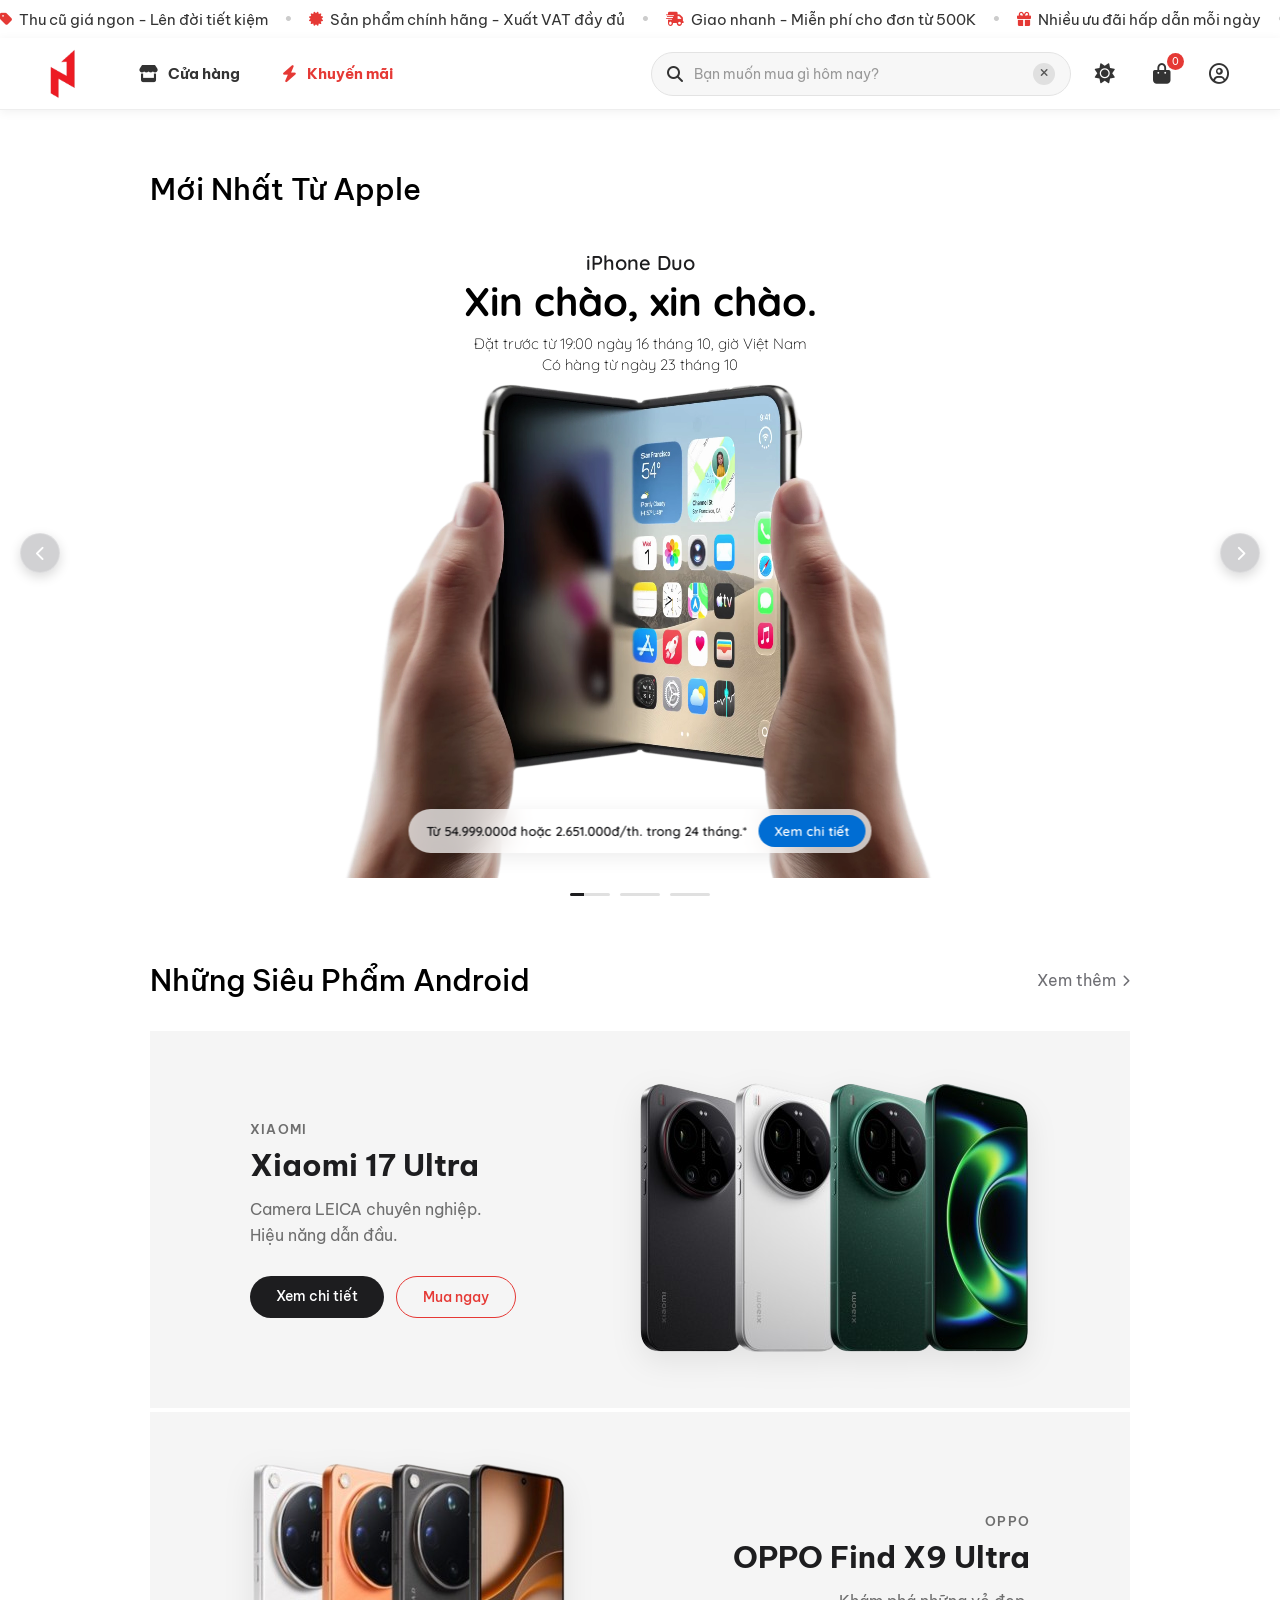
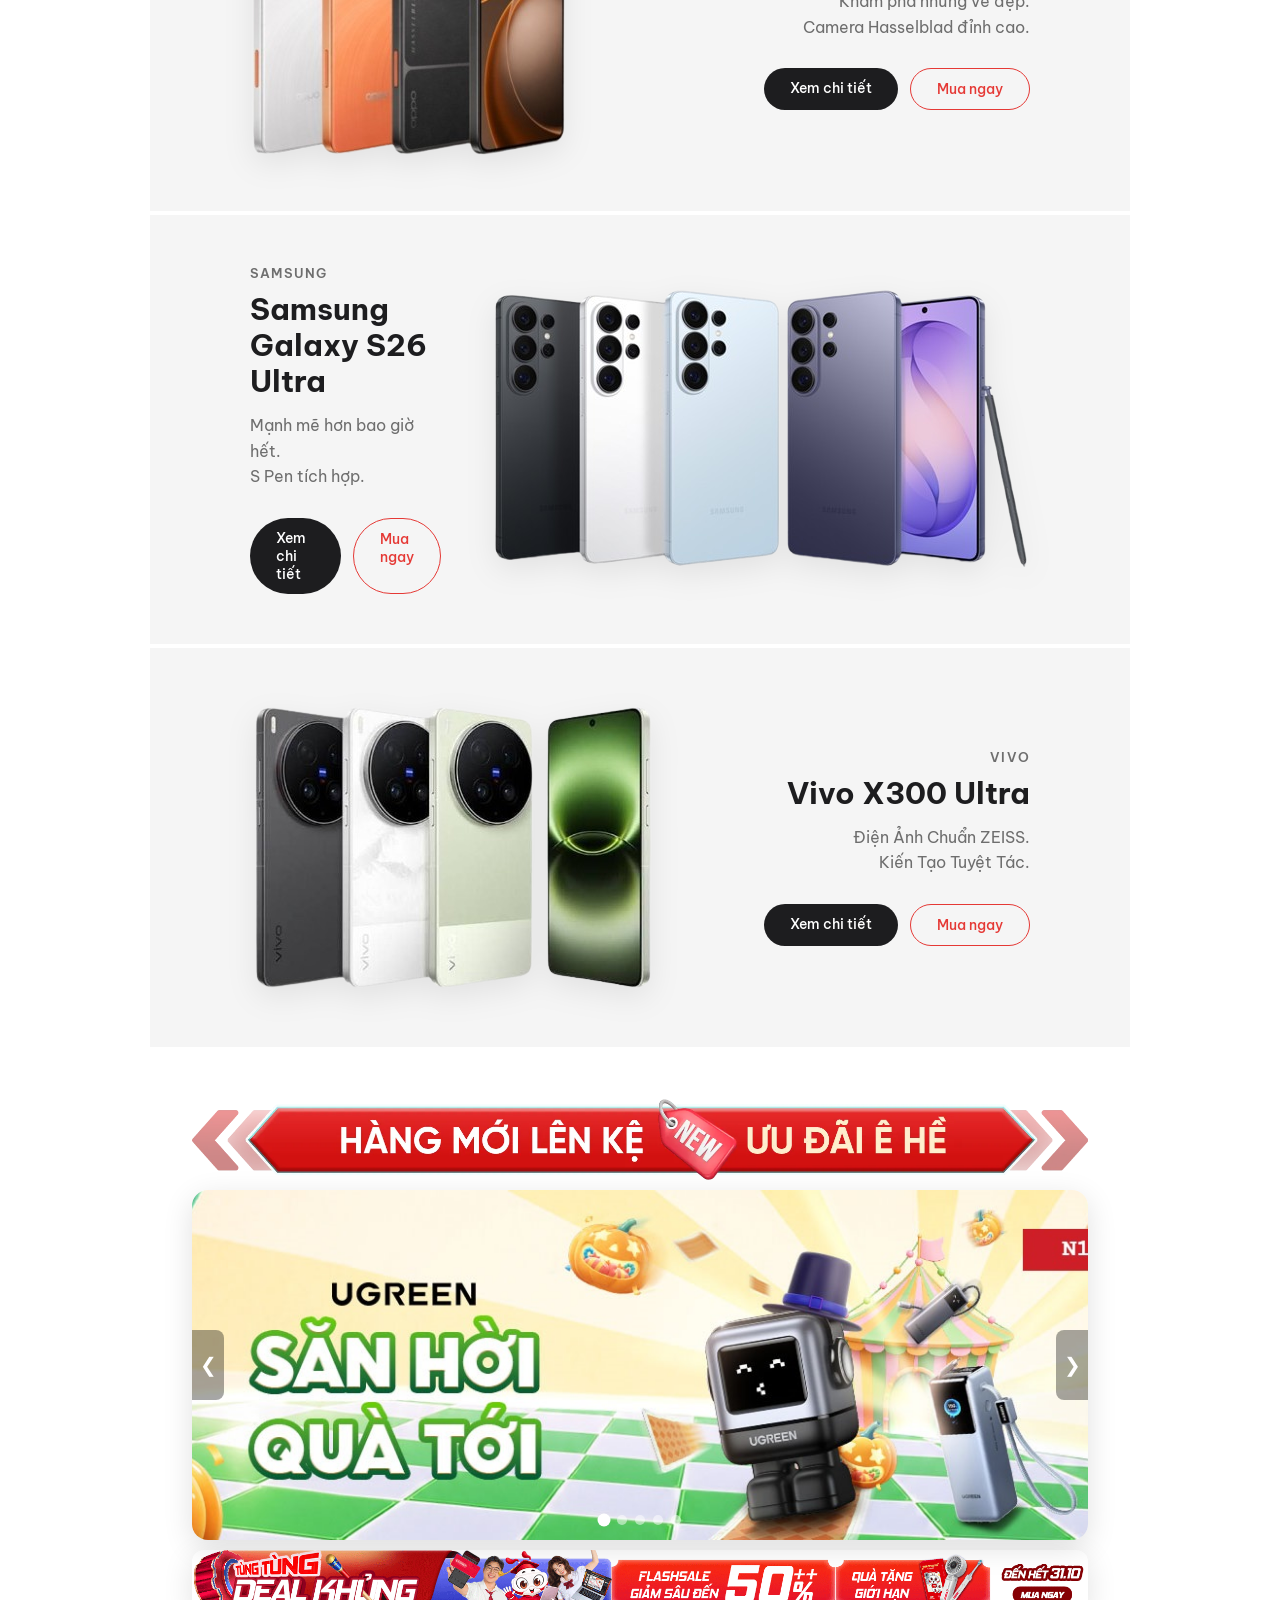
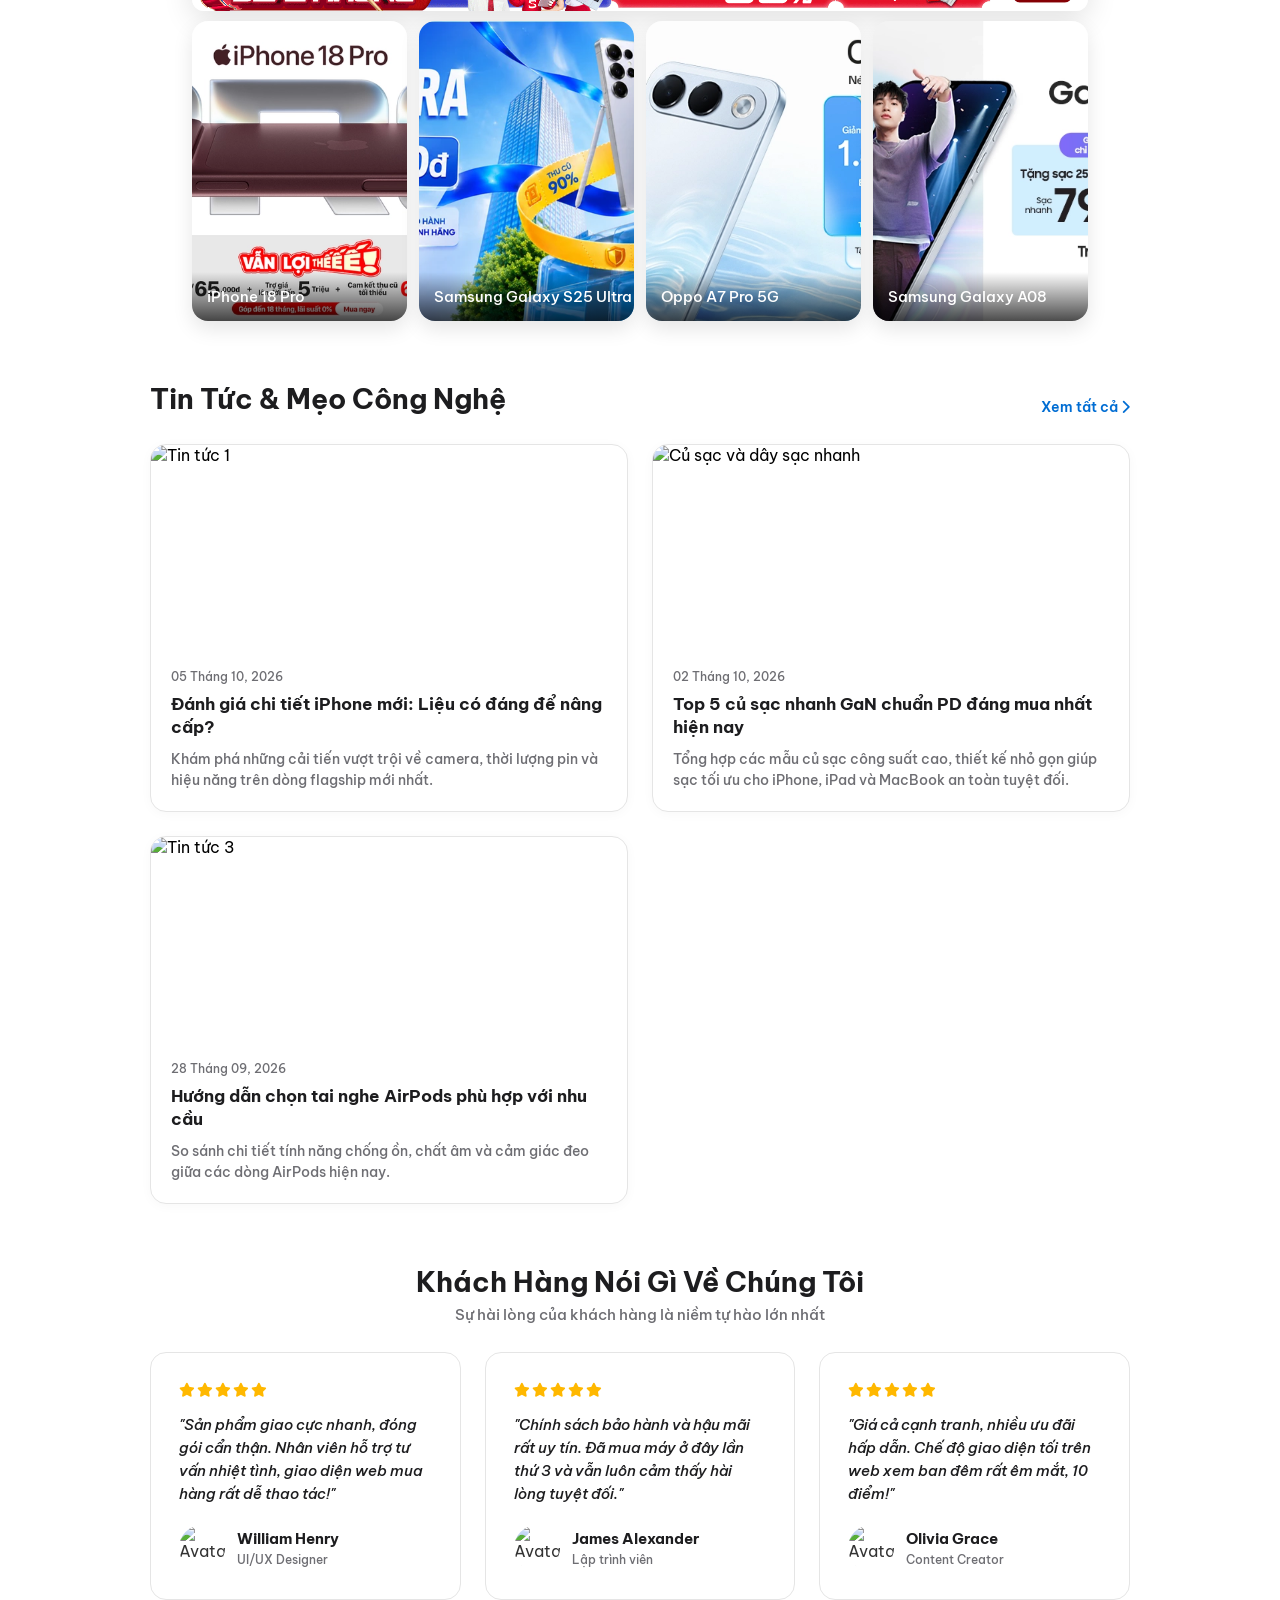
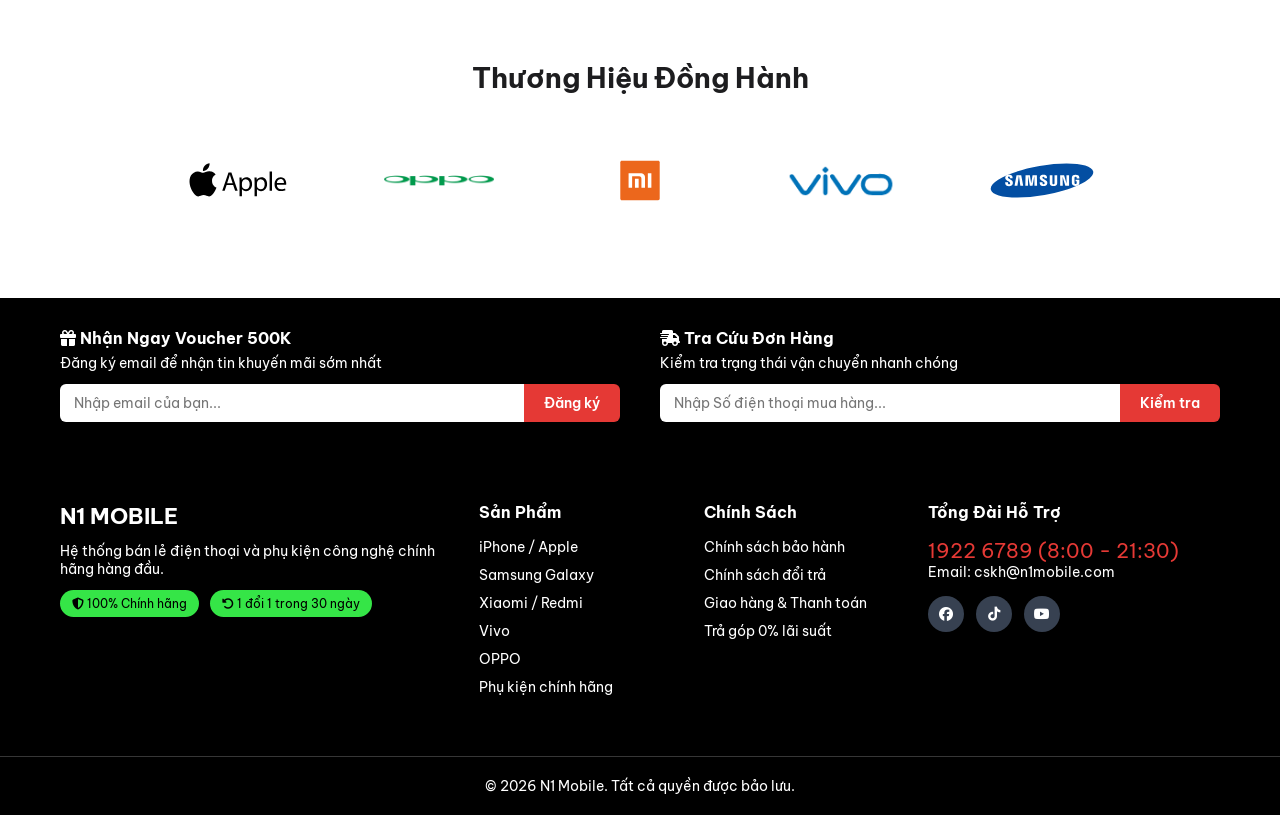
==== commit 9e464287: "Update price in index.html" ====
--- a/index.html
+++ b/index.html
@@ -199,7 +199,7 @@
 
               <div class="nut-cta-hero">
                 <span class="hop-gia"
-                  >Từ 64.999.000đ hoặc 2.651.000đ/th. trong 24 tháng.*</span
+                  >Từ 54.999.000đ hoặc 2.651.000đ/th. trong 24 tháng.*</span
                 >
                 <a href="danhmuc.html?id=iphone-duo" class="xem-chi-tiet">Xem chi tiết</a>
               </div>
--- a/index.css
+++ b/index.css
@@ -2573,4 +2573,4 @@
 .form-dang-ky input.input-ok,
 .form-tra-cuu input.input-ok {
   box-shadow: 0 0 0 2px #4cd964;
-}+}
